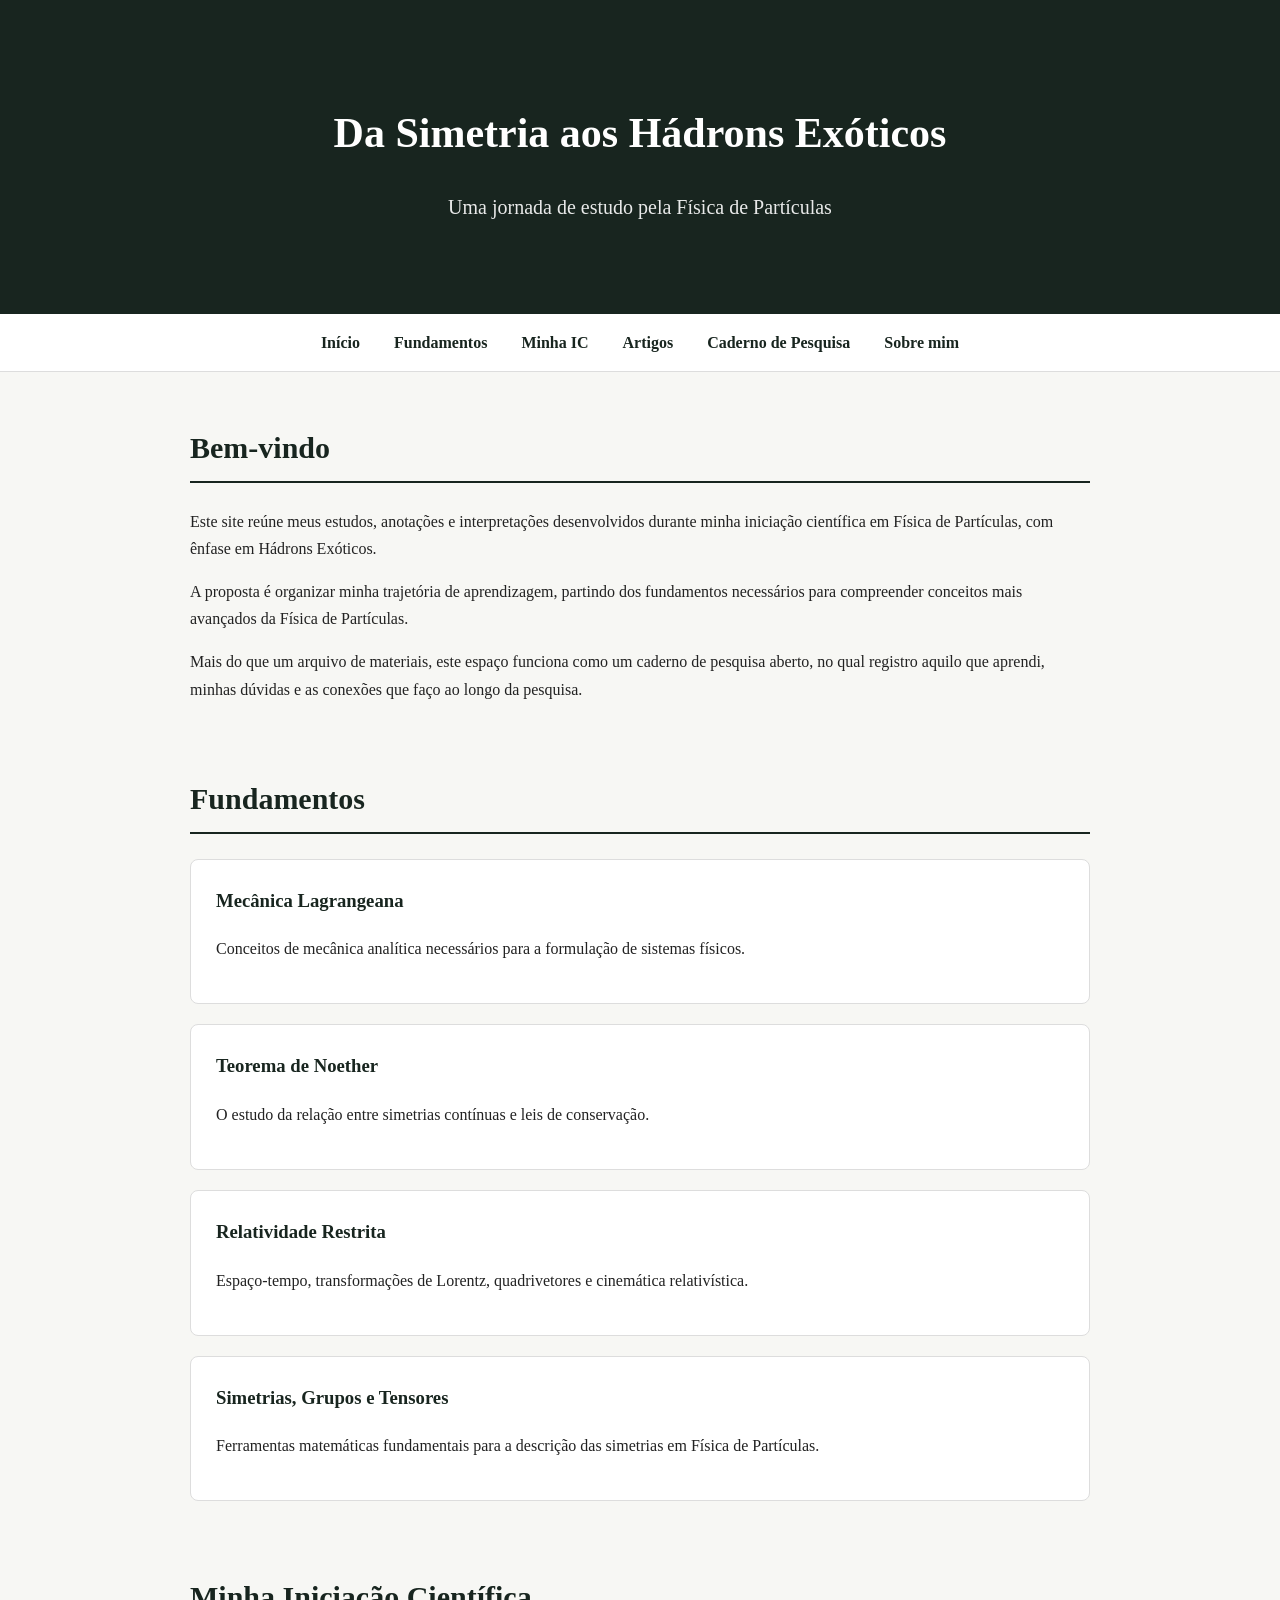
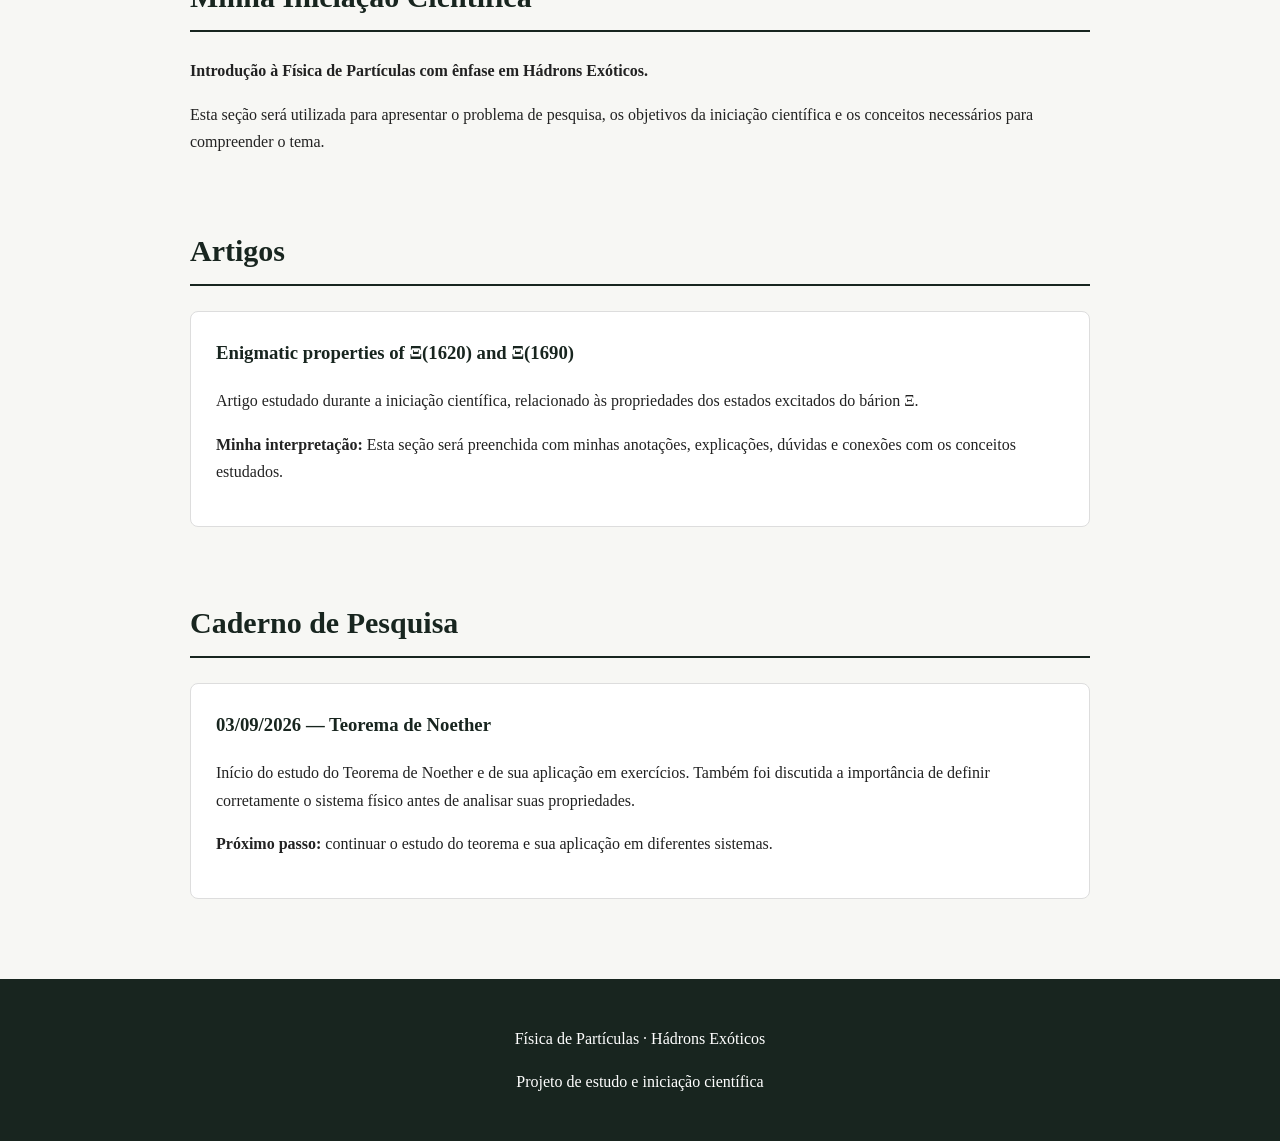
==== index.html @ ca562050 "sobre mim adicionado" ====
<!DOCTYPE html>
<html lang="pt-BR">

<head>
    <meta charset="UTF-8">
    <meta name="viewport" content="width=device-width, initial-scale=1.0">

    <title>Da Simetria aos Hádrons Exóticos</title>

    <style>
        body {
            margin: 0;
            font-family: Georgia, "Times New Roman", serif;
            background: #f7f7f4;
            color: #222;
            line-height: 1.7;
        }

        header {
            background: #18251f;
            color: white;
            padding: 70px 20px;
            text-align: center;
        }

        header h1 {
            font-size: 42px;
            margin-bottom: 10px;
        }

        header p {
            font-size: 20px;
            opacity: 0.9;
        }

        nav {
            background: white;
            padding: 15px;
            text-align: center;
            border-bottom: 1px solid #ddd;
            position: sticky;
            top: 0;
        }

        nav a {
            color: #18251f;
            text-decoration: none;
            margin: 0 15px;
            font-weight: bold;
        }

        nav a:hover {
            text-decoration: underline;
        }

        main {
            max-width: 900px;
            margin: 50px auto;
            padding: 0 25px;
        }

        section {
            margin-bottom: 70px;
        }

        h2 {
            color: #18251f;
            font-size: 30px;
            border-bottom: 2px solid #18251f;
            padding-bottom: 8px;
        }

        .card {
            background: white;
            padding: 25px;
            margin: 20px 0;
            border-radius: 8px;
            border: 1px solid #ddd;
        }

        .card h3 {
            margin-top: 0;
            color: #18251f;
        }

        footer {
            background: #18251f;
            color: white;
            text-align: center;
            padding: 30px;
            margin-top: 80px;
        }

        @media (max-width: 600px) {
            header h1 {
                font-size: 30px;
            }

            nav a {
                display: block;
                margin: 8px;
            }
        }
    </style>
</head>

<body>

    <header>
        <h1>Da Simetria aos Hádrons Exóticos</h1>
        <p>Uma jornada de estudo pela Física de Partículas</p>
    </header>
    
    <nav>
    <a href="#inicio">Início</a>
    <a href="#fundamentos">Fundamentos</a>
    <a href="#pesquisa">Minha IC</a>
    <a href="#artigos">Artigos</a>
    <a href="#caderno">Caderno de Pesquisa</a>
    <a href="#sobre">Sobre mim</a>
    
    </nav>

    <main>

        <section id="inicio">
            <h2>Bem-vindo</h2>

            <p>
                Este site reúne meus estudos, anotações e interpretações
                desenvolvidos durante minha iniciação científica em Física
                de Partículas, com ênfase em Hádrons Exóticos.
            </p>

            <p>
                A proposta é organizar minha trajetória de aprendizagem,
                partindo dos fundamentos necessários para compreender
                conceitos mais avançados da Física de Partículas.
            </p>

            <p>
                Mais do que um arquivo de materiais, este espaço funciona
                como um caderno de pesquisa aberto, no qual registro aquilo
                que aprendi, minhas dúvidas e as conexões que faço ao longo
                da pesquisa.
            </p>
        </section>


        <section id="fundamentos">
            <h2>Fundamentos</h2>

            <div class="card">
                <h3>Mecânica Lagrangeana</h3>
                <p>
                    Conceitos de mecânica analítica necessários para a
                    formulação de sistemas físicos.
                </p>
            </div>

            <div class="card">
                <h3>Teorema de Noether</h3>
                <p>
                    O estudo da relação entre simetrias contínuas e
                    leis de conservação.
                </p>
            </div>

            <div class="card">
                <h3>Relatividade Restrita</h3>
                <p>
                    Espaço-tempo, transformações de Lorentz, quadrivetores
                    e cinemática relativística.
                </p>
            </div>

            <div class="card">
                <h3>Simetrias, Grupos e Tensores</h3>
                <p>
                    Ferramentas matemáticas fundamentais para a descrição
                    das simetrias em Física de Partículas.
                </p>
            </div>
        </section>


        <section id="pesquisa">
            <h2>Minha Iniciação Científica</h2>

            <p>
                <strong>Introdução à Física de Partículas com ênfase em
                Hádrons Exóticos.</strong>
            </p>

            <p>
                Esta seção será utilizada para apresentar o problema de
                pesquisa, os objetivos da iniciação científica e os
                conceitos necessários para compreender o tema.
            </p>
        </section>


        <section id="artigos">
            <h2>Artigos</h2>

            <div class="card">
                <h3>Enigmatic properties of Ξ(1620) and Ξ(1690)</h3>

                <p>
                    Artigo estudado durante a iniciação científica,
                    relacionado às propriedades dos estados excitados
                    do bárion Ξ.
                </p>

                <p>
                    <strong>Minha interpretação:</strong>
                    Esta seção será preenchida com minhas anotações,
                    explicações, dúvidas e conexões com os conceitos
                    estudados.
                </p>
            </div>
        </section>


        <section id="caderno">
            <h2>Caderno de Pesquisa</h2>

            <div class="card">
                <h3>03/09/2026 — Teorema de Noether</h3>

                <p>
                    Início do estudo do Teorema de Noether e de sua
                    aplicação em exercícios. Também foi discutida a
                    importância de definir corretamente o sistema físico
                    antes de analisar suas propriedades.
                </p>

                <p>
                    <strong>Próximo passo:</strong>
                    continuar o estudo do teorema e sua aplicação
                    em diferentes sistemas.
                </p>
            </div>
        </section>

    </main>


    <footer>
        <p>Física de Partículas · Hádrons Exóticos</p>
        <p>Projeto de estudo e iniciação científica</p>
    </footer>

</body>

</html>
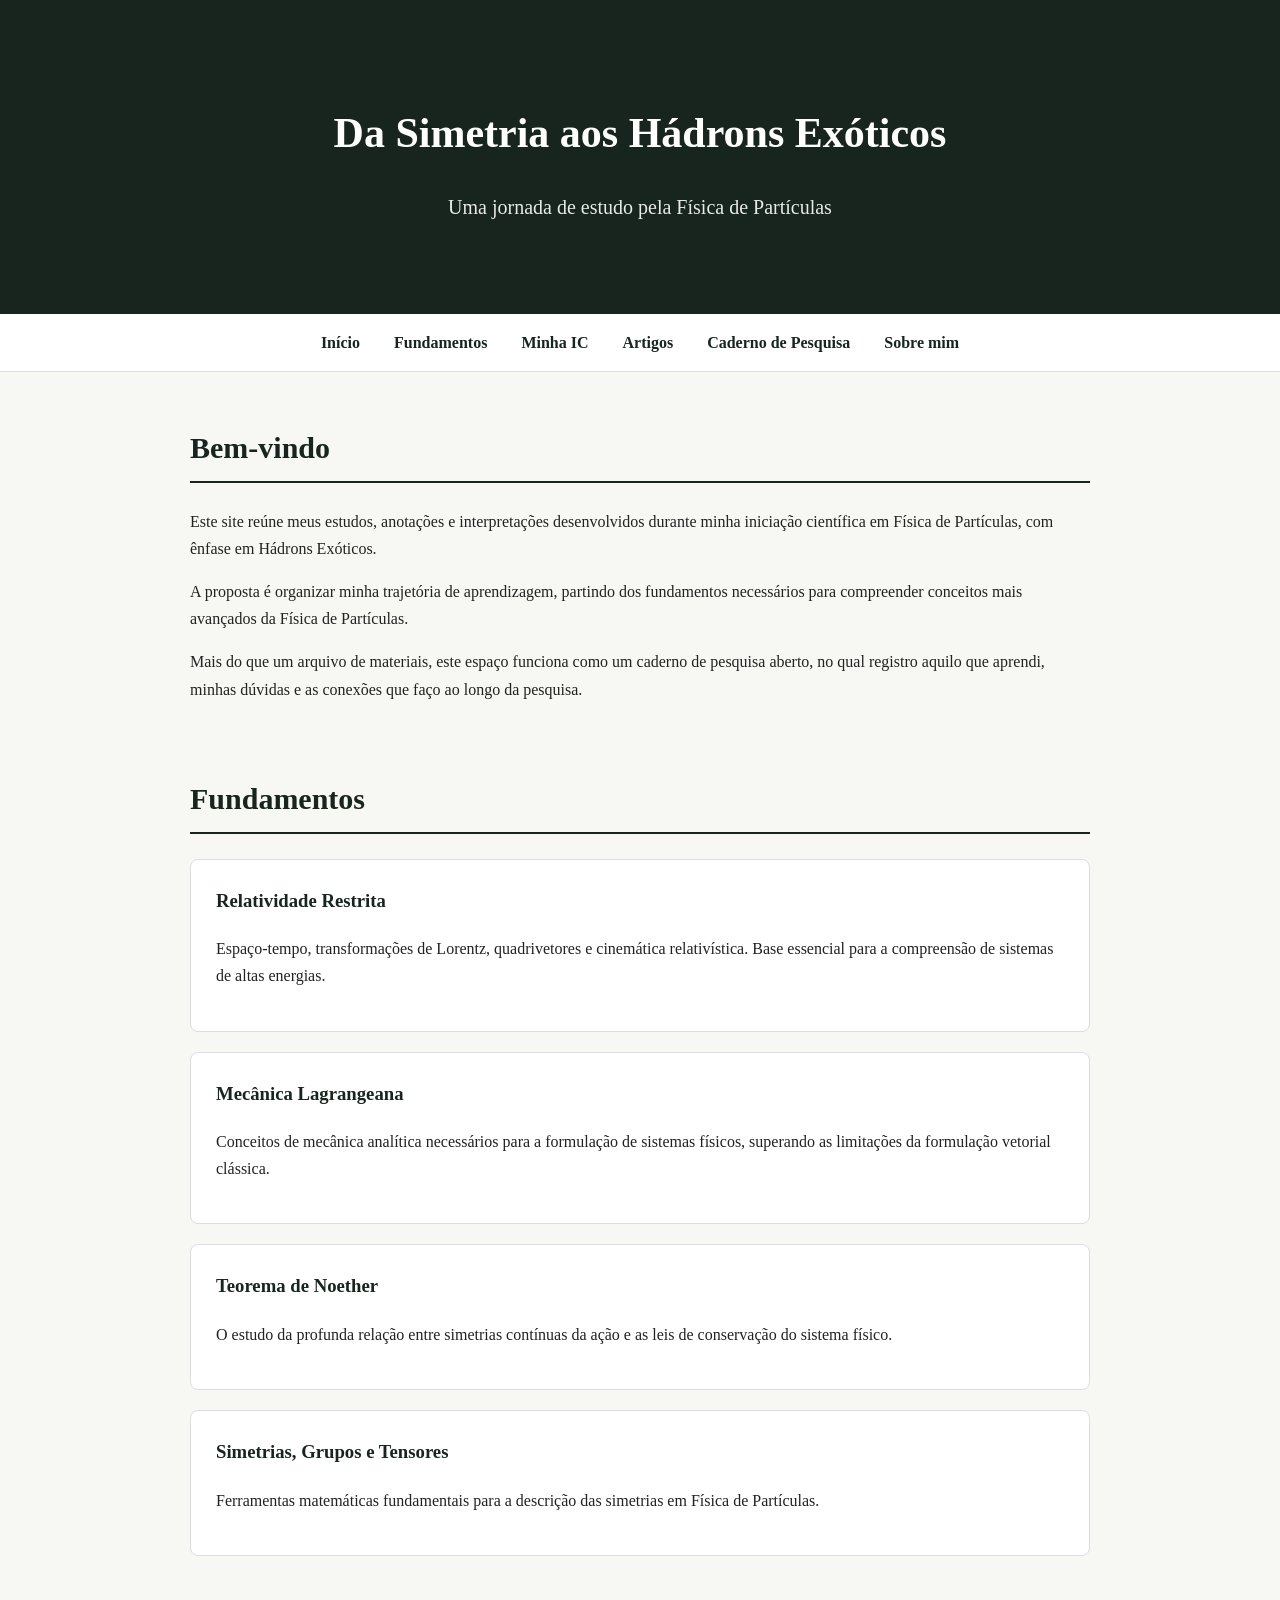
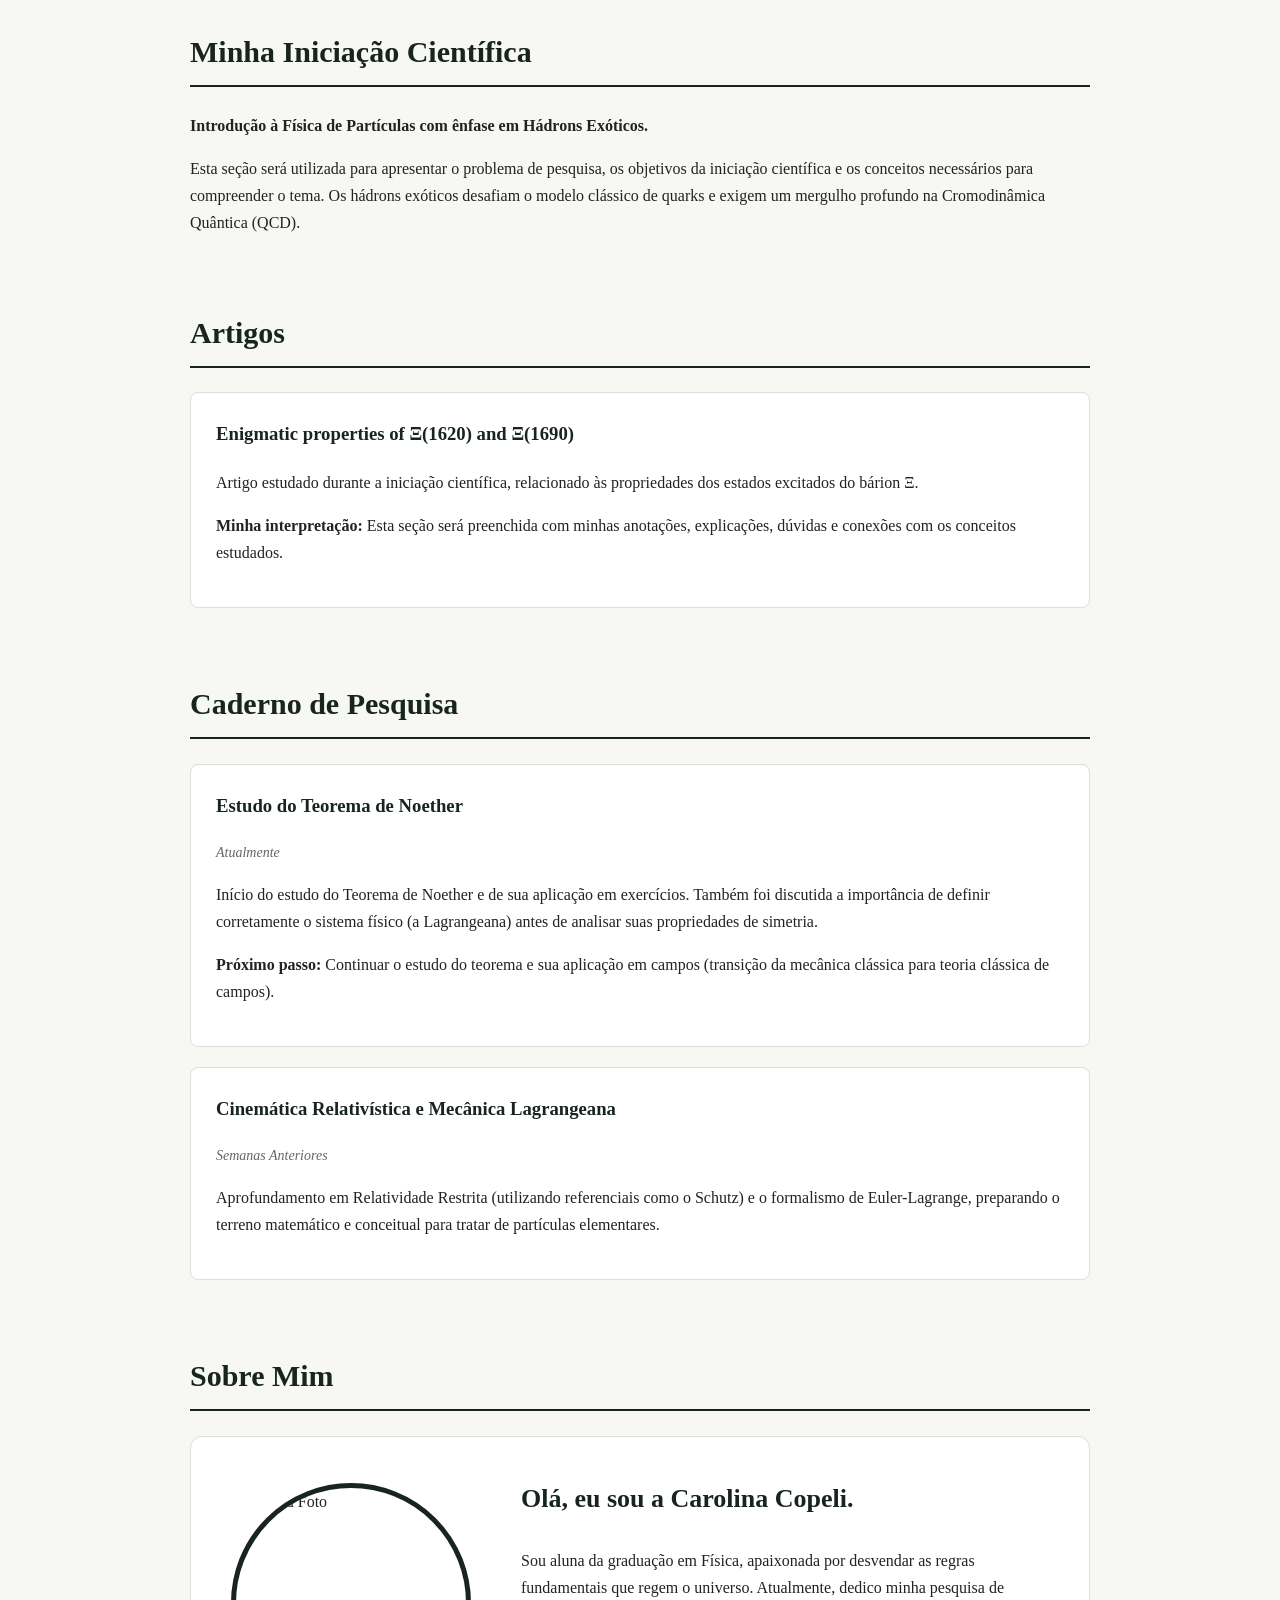
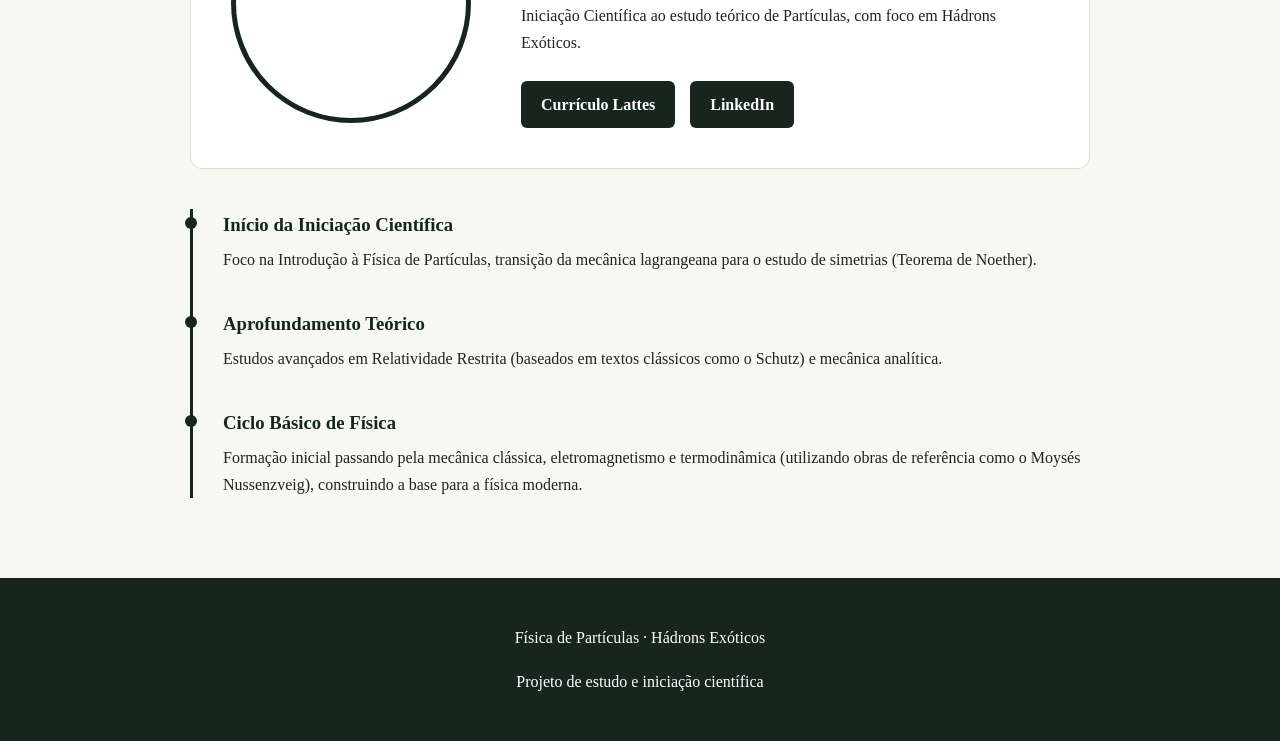
==== commit b9375b3f: "atualização" ====
--- a/index.html
+++ b/index.html
@@ -5,9 +5,14 @@
     <meta charset="UTF-8">
     <meta name="viewport" content="width=device-width, initial-scale=1.0">
 
-    <title>Da Simetria aos Hádrons Exóticos</title>
+    <title>Física de Hádrons: Os Hádrons Exóticos</title>
 
     <style>
+        /* Rolagem suave para os links do menu */
+        html {
+            scroll-behavior: smooth;
+        }
+
         body {
             margin: 0;
             font-family: Georgia, "Times New Roman", serif;
@@ -40,6 +45,7 @@
             border-bottom: 1px solid #ddd;
             position: sticky;
             top: 0;
+            z-index: 100; /* Garante que o menu fique sobre os outros elementos */
         }
 
         nav a {
@@ -47,9 +53,11 @@
             text-decoration: none;
             margin: 0 15px;
             font-weight: bold;
+            transition: color 0.3s;
         }
 
         nav a:hover {
+            color: #4a705e;
             text-decoration: underline;
         }
 
@@ -61,6 +69,8 @@
 
         section {
             margin-bottom: 70px;
+            /* Dá um pequeno respiro para o menu fixo não cobrir o título ao rolar */
+            scroll-margin-top: 70px; 
         }
 
         h2 {
@@ -76,11 +86,26 @@
             margin: 20px 0;
             border-radius: 8px;
             border: 1px solid #ddd;
+            transition: transform 0.3s, box-shadow 0.3s;
+        }
+
+        /* Efeito ao passar o mouse sobre os cards */
+        .card:hover {
+            transform: translateY(-5px);
+            box-shadow: 0 8px 15px rgba(0,0,0,0.05);
         }
 
         .card h3 {
             margin-top: 0;
             color: #18251f;
+        }
+
+        .date-badge {
+            font-size: 14px;
+            color: #666;
+            font-style: italic;
+            display: block;
+            margin-bottom: 10px;
         }
 
         footer {
@@ -91,6 +116,111 @@
             margin-top: 80px;
         }
 
+        /* SOBRE MIM */
+        .sobre-container {
+            display: flex;
+            align-items: center;
+            gap: 50px;
+            background: white;
+            padding: 40px;
+            border-radius: 12px;
+            border: 1px solid #ddd;
+        }
+
+        .sobre-foto {
+            width: 230px;
+            height: 230px;
+            object-fit: cover;
+            border-radius: 50%;
+            border: 5px solid #18251f;
+            flex-shrink: 0;
+        }
+
+        .sobre-texto {
+            flex: 1;
+        }
+
+        .sobre-texto h3 {
+            color: #18251f;
+            font-size: 26px;
+            margin-top: 0;
+        }
+
+        .links-academicos {
+            margin-top: 25px;
+            display: flex;
+            gap: 15px;
+            flex-wrap: wrap;
+        }
+
+        .link-academico {
+            display: inline-block;
+            padding: 10px 20px;
+            background: #18251f;
+            color: white;
+            text-decoration: none;
+            border-radius: 6px;
+            font-weight: bold;
+            transition: opacity 0.3s;
+        }
+
+        .link-academico:hover {
+            opacity: 0.8;
+        }
+
+        /* LINHA DO TEMPO */
+        .timeline {
+            margin-top: 40px;
+            border-left: 3px solid #18251f;
+            padding-left: 30px;
+        }
+
+        .timeline-item {
+            margin-bottom: 35px;
+            position: relative;
+        }
+
+        .timeline-item::before {
+            content: "";
+            width: 12px;
+            height: 12px;
+            background: #18251f;
+            border-radius: 50%;
+            position: absolute;
+            left: -38px;
+            top: 8px;
+        }
+
+        .timeline-item h3 {
+            margin-bottom: 5px;
+            color: #18251f;
+        }
+
+        .timeline-item p {
+            margin-top: 0;
+        }
+
+        /* CELULAR */
+        @media (max-width: 700px) {
+            .sobre-container {
+                flex-direction: column;
+                text-align: center;
+            }
+
+            .sobre-foto {
+                width: 180px;
+                height: 180px;
+            }
+
+            .links-academicos {
+                justify-content: center;
+            }
+
+            .timeline {
+                text-align: left;
+            }
+        }
+        
         @media (max-width: 600px) {
             header h1 {
                 font-size: 30px;
@@ -112,32 +242,28 @@
     </header>
     
     <nav>
-    <a href="#inicio">Início</a>
-    <a href="#fundamentos">Fundamentos</a>
-    <a href="#pesquisa">Minha IC</a>
-    <a href="#artigos">Artigos</a>
-    <a href="#caderno">Caderno de Pesquisa</a>
-    <a href="#sobre">Sobre mim</a>
-    
+        <a href="#inicio">Início</a>
+        <a href="#fundamentos">Fundamentos</a>
+        <a href="#pesquisa">Minha IC</a>
+        <a href="#artigos">Artigos</a>
+        <a href="#caderno">Caderno de Pesquisa</a>
+        <a href="#sobre">Sobre mim</a>
     </nav>
 
     <main>
 
         <section id="inicio">
             <h2>Bem-vindo</h2>
-
             <p>
                 Este site reúne meus estudos, anotações e interpretações
                 desenvolvidos durante minha iniciação científica em Física
                 de Partículas, com ênfase em Hádrons Exóticos.
             </p>
-
             <p>
                 A proposta é organizar minha trajetória de aprendizagem,
                 partindo dos fundamentos necessários para compreender
                 conceitos mais avançados da Física de Partículas.
             </p>
-
             <p>
                 Mais do que um arquivo de materiais, este espaço funciona
                 como um caderno de pesquisa aberto, no qual registro aquilo
@@ -146,31 +272,30 @@
             </p>
         </section>
 
-
         <section id="fundamentos">
             <h2>Fundamentos</h2>
 
             <div class="card">
+                <h3>Relatividade Restrita</h3>
+                <p>
+                    Espaço-tempo, transformações de Lorentz, quadrivetores
+                    e cinemática relativística. Base essencial para a compreensão de sistemas de altas energias.
+                </p>
+            </div>
+
+            <div class="card">
                 <h3>Mecânica Lagrangeana</h3>
                 <p>
                     Conceitos de mecânica analítica necessários para a
-                    formulação de sistemas físicos.
+                    formulação de sistemas físicos, superando as limitações da formulação vetorial clássica.
                 </p>
             </div>
 
             <div class="card">
                 <h3>Teorema de Noether</h3>
                 <p>
-                    O estudo da relação entre simetrias contínuas e
-                    leis de conservação.
-                </p>
-            </div>
-
-            <div class="card">
-                <h3>Relatividade Restrita</h3>
-                <p>
-                    Espaço-tempo, transformações de Lorentz, quadrivetores
-                    e cinemática relativística.
+                    O estudo da profunda relação entre simetrias contínuas da ação e as
+                    leis de conservação do sistema físico.
                 </p>
             </div>
 
@@ -183,35 +308,28 @@
             </div>
         </section>
 
-
         <section id="pesquisa">
             <h2>Minha Iniciação Científica</h2>
-
             <p>
                 <strong>Introdução à Física de Partículas com ênfase em
                 Hádrons Exóticos.</strong>
             </p>
-
             <p>
                 Esta seção será utilizada para apresentar o problema de
                 pesquisa, os objetivos da iniciação científica e os
-                conceitos necessários para compreender o tema.
+                conceitos necessários para compreender o tema. Os hádrons exóticos desafiam o modelo clássico de quarks e exigem um mergulho profundo na Cromodinâmica Quântica (QCD).
             </p>
         </section>
-
 
         <section id="artigos">
             <h2>Artigos</h2>
-
             <div class="card">
                 <h3>Enigmatic properties of Ξ(1620) and Ξ(1690)</h3>
-
                 <p>
                     Artigo estudado durante a iniciação científica,
                     relacionado às propriedades dos estados excitados
                     do bárion Ξ.
                 </p>
-
                 <p>
                     <strong>Minha interpretação:</strong>
                     Esta seção será preenchida com minhas anotações,
@@ -221,30 +339,68 @@
             </div>
         </section>
 
-
         <section id="caderno">
             <h2>Caderno de Pesquisa</h2>
 
             <div class="card">
-                <h3>03/09/2026 — Teorema de Noether</h3>
-
+                <h3>Estudo do Teorema de Noether</h3>
+                <span class="date-badge">Atualmente</span>
                 <p>
                     Início do estudo do Teorema de Noether e de sua
                     aplicação em exercícios. Também foi discutida a
                     importância de definir corretamente o sistema físico
-                    antes de analisar suas propriedades.
-                </p>
-
-                <p>
-                    <strong>Próximo passo:</strong>
-                    continuar o estudo do teorema e sua aplicação
-                    em diferentes sistemas.
-                </p>
+                    (a Lagrangeana) antes de analisar suas propriedades de simetria.
+                </p>
+                <p>
+                    <strong>Próximo passo:</strong> Continuar o estudo do teorema e sua aplicação
+                    em campos (transição da mecânica clássica para teoria clássica de campos).
+                </p>
+            </div>
+
+            <div class="card">
+                <h3>Cinemática Relativística e Mecânica Lagrangeana</h3>
+                <span class="date-badge">Semanas Anteriores</span>
+                <p>
+                    Aprofundamento em Relatividade Restrita (utilizando referenciais como o Schutz) e o formalismo de Euler-Lagrange, preparando o terreno matemático e conceitual para tratar de partículas elementares.
+                </p>
+            </div>
+        </section>
+
+        <section id="sobre">
+            <h2>Sobre Mim</h2>
+            
+            <div class="sobre-container">
+                <img src="https://via.placeholder.com/230x230.png?text=Sua+Foto" alt="Minha Foto" class="sobre-foto">
+                
+                <div class="sobre-texto">
+                    <h3>Olá, eu sou a Carolina Copeli.</h3>
+                    <p>
+                        Sou aluna da graduação em Física, apaixonada por desvendar as regras fundamentais que regem o universo. Atualmente, dedico minha pesquisa de Iniciação Científica ao estudo teórico de Partículas, com foco em Hádrons Exóticos.
+                    </p>
+                    <div class="links-academicos">
+                        <a href="https://lattes.cnpq.br/1986064110068969" class="link-academico">Currículo Lattes</a>
+                        <a href="www.linkedin.com/in/carolina-copeli" class="link-academico">LinkedIn</a>
+                    </div>
+                </div>
+            </div>
+
+            <div class="timeline">
+                <div class="timeline-item">
+                    <h3>Início da Iniciação Científica</h3>
+                    <p>Foco na Introdução à Física de Partículas, transição da mecânica lagrangeana para o estudo de simetrias (Teorema de Noether).</p>
+                </div>
+                <div class="timeline-item">
+                    <h3>Aprofundamento Teórico</h3>
+                    <p>Estudos avançados em Relatividade Restrita (baseados em textos clássicos como o Schutz) e mecânica analítica.</p>
+                </div>
+                <div class="timeline-item">
+                    <h3>Ciclo Básico de Física</h3>
+                    <p>Formação inicial passando pela mecânica clássica, eletromagnetismo e termodinâmica (utilizando obras de referência como o Moysés Nussenzveig), construindo a base para a física moderna.</p>
+                </div>
             </div>
         </section>
 
     </main>
-
 
     <footer>
         <p>Física de Partículas · Hádrons Exóticos</p>
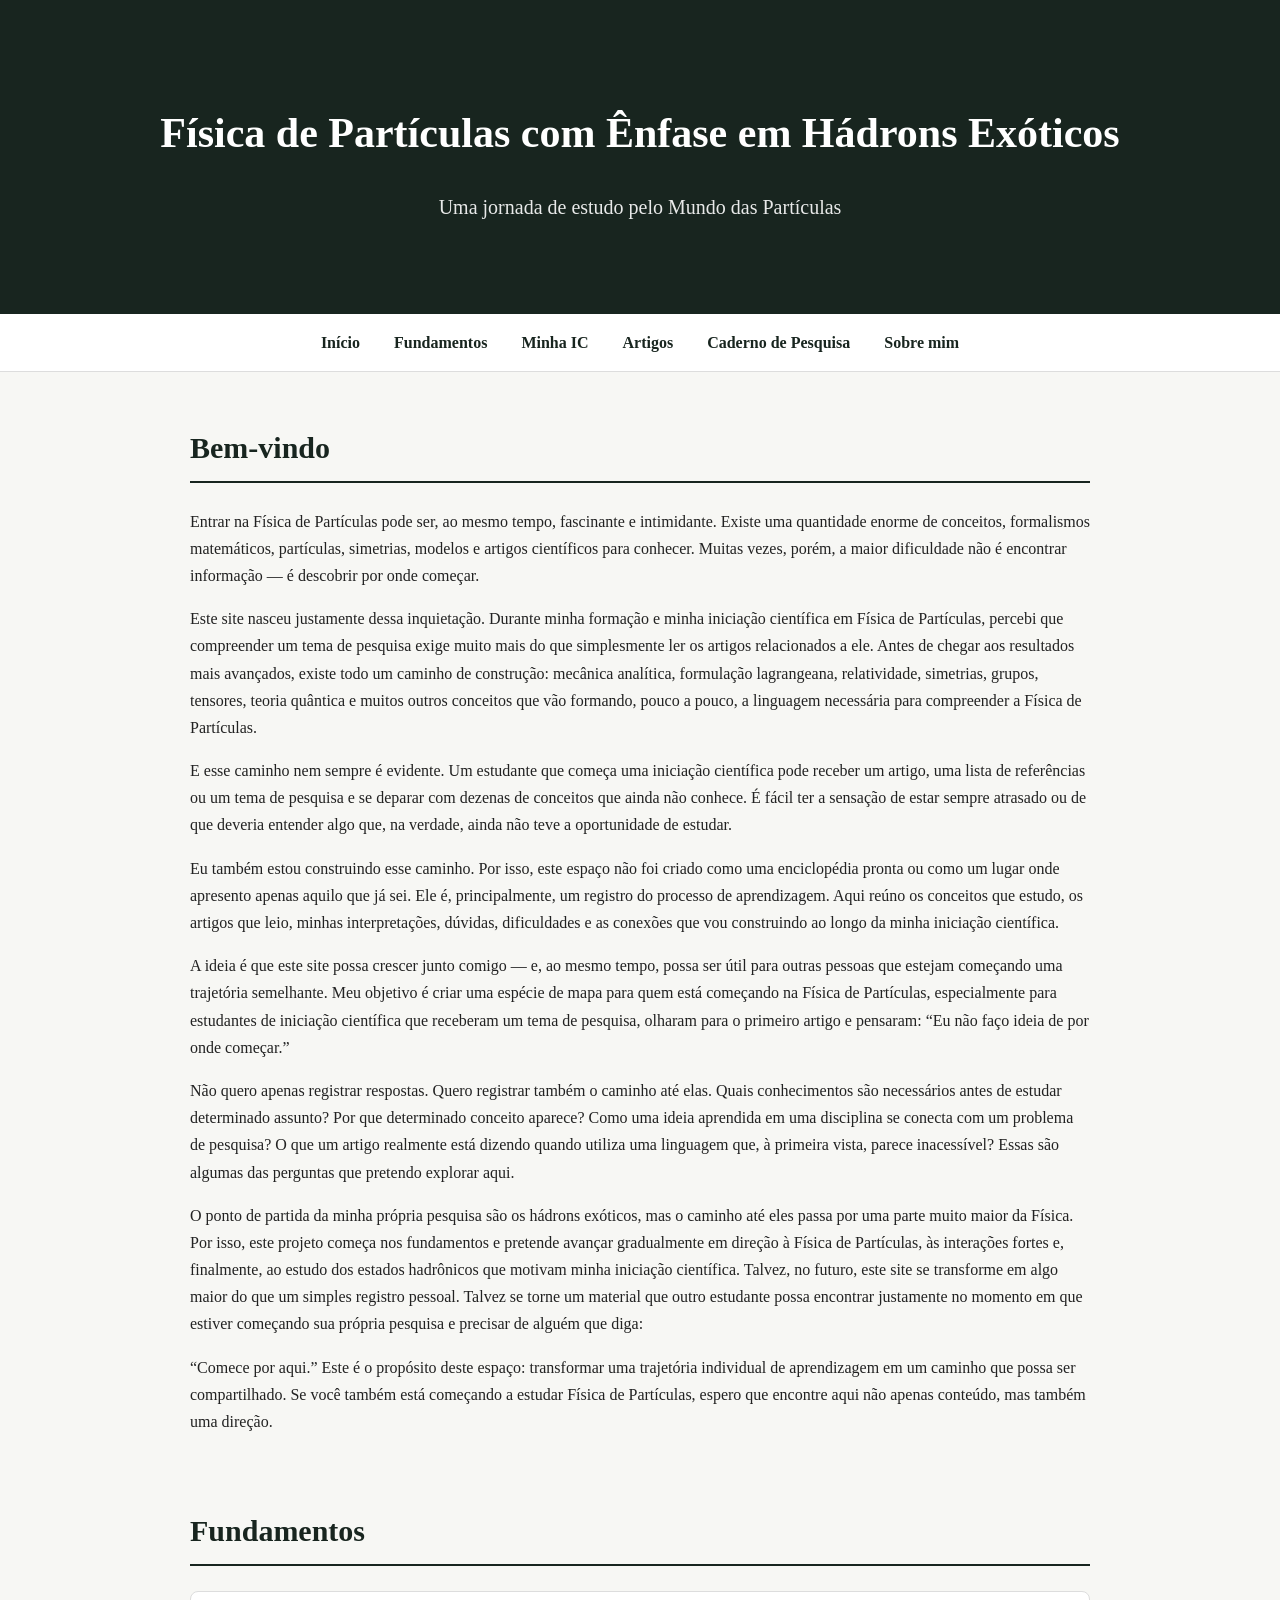
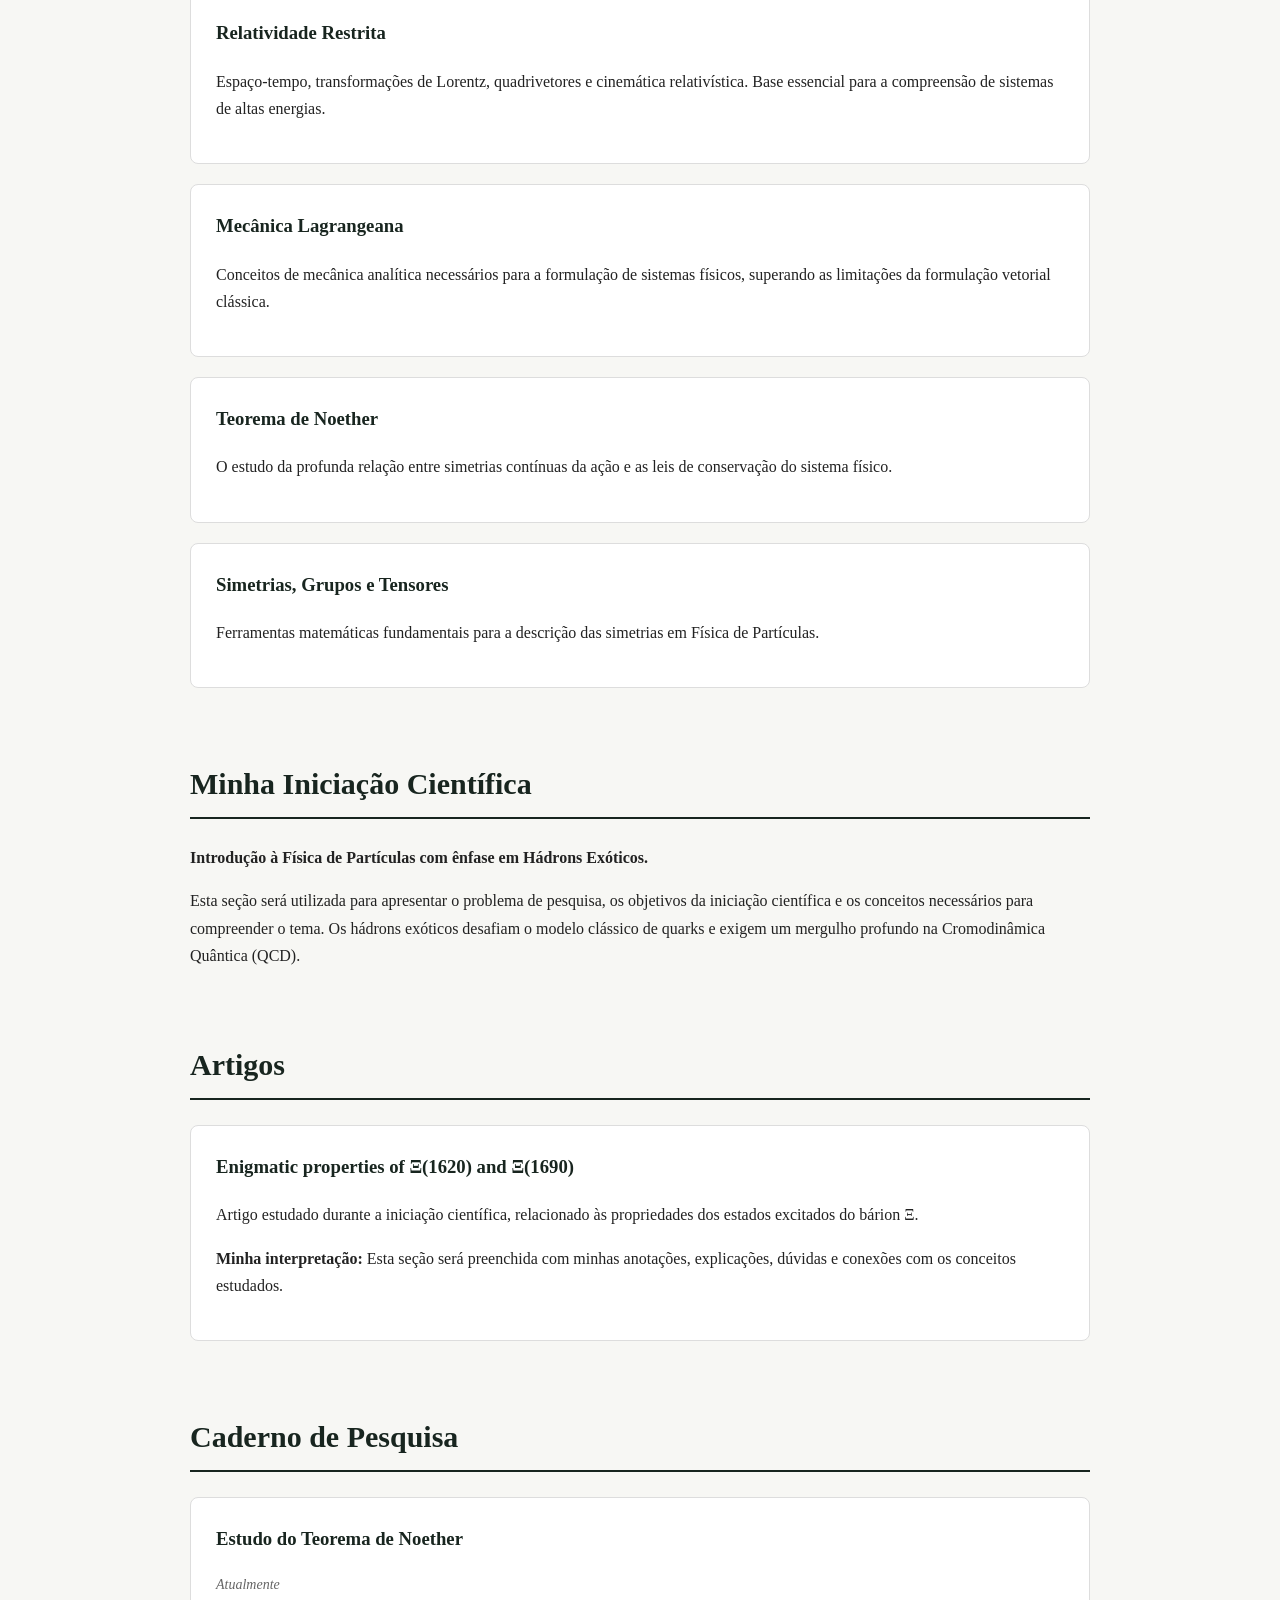
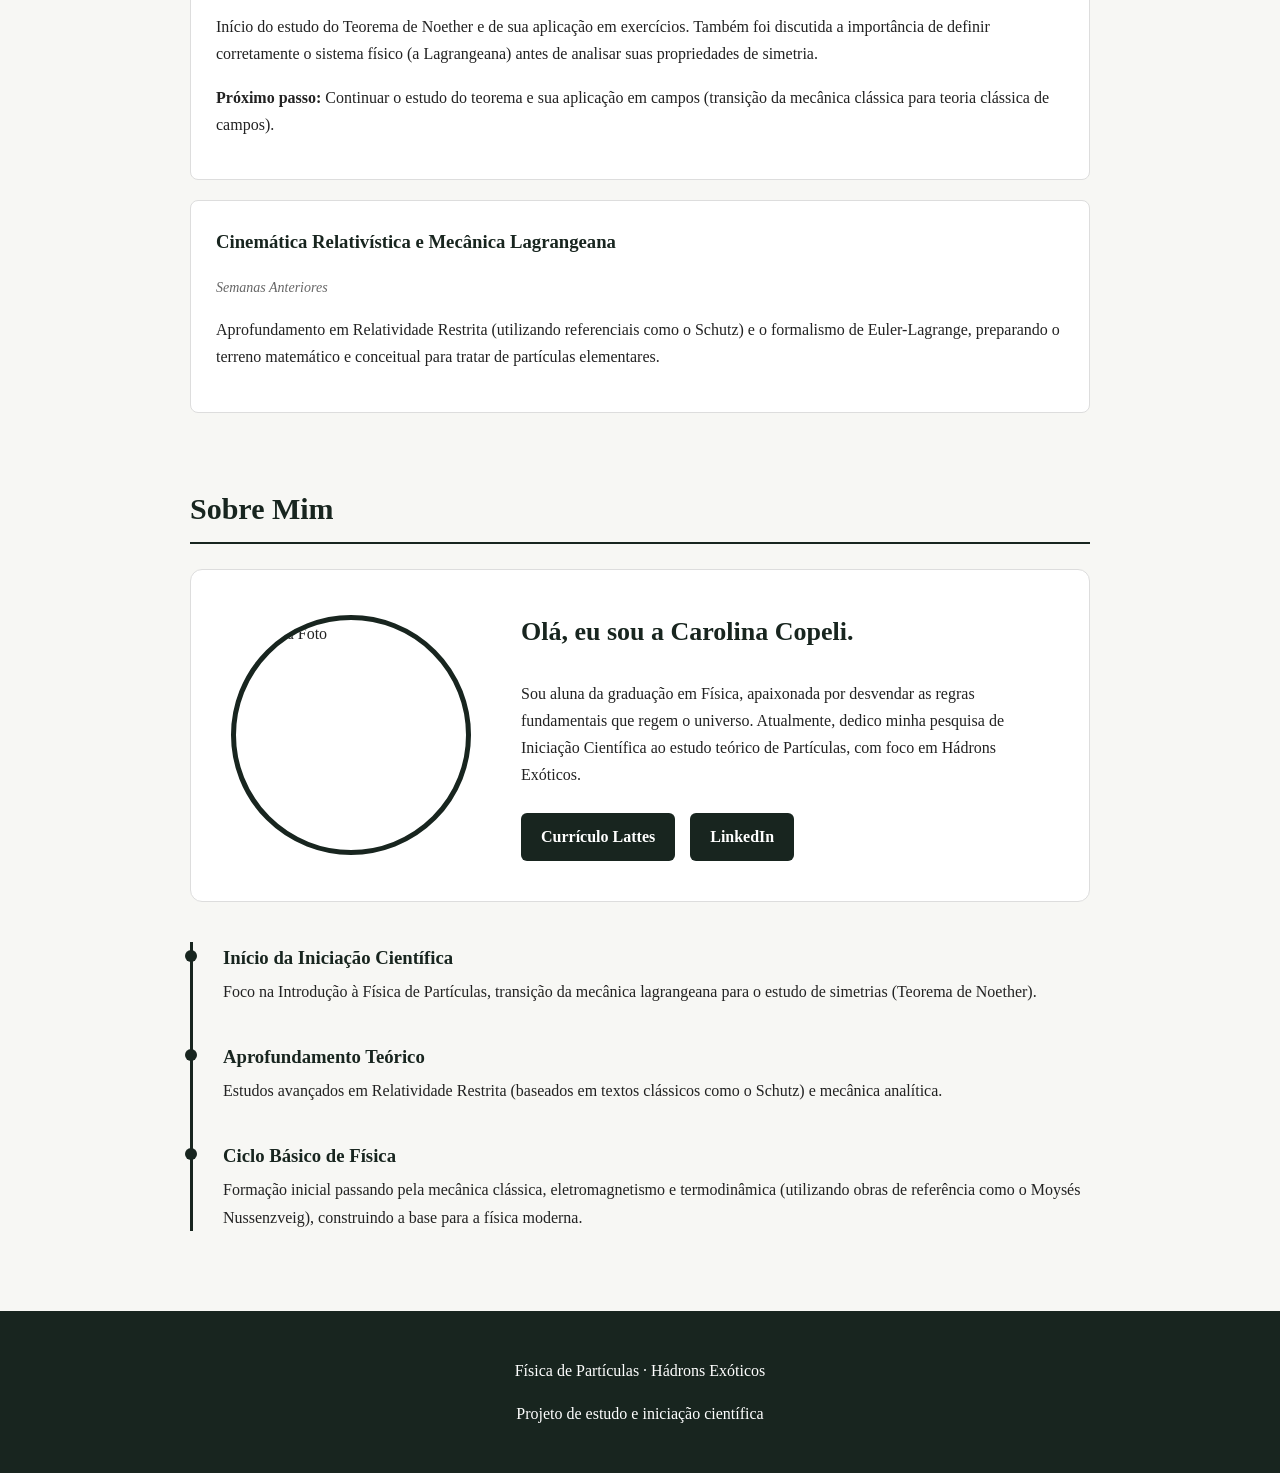
==== commit b39bbb52: "objetivos" ====
--- a/index.html
+++ b/index.html
@@ -237,8 +237,8 @@
 <body>
 
     <header>
-        <h1>Da Simetria aos Hádrons Exóticos</h1>
-        <p>Uma jornada de estudo pela Física de Partículas</p>
+        <h1>Física de Partículas com Ênfase em Hádrons Exóticos</h1>
+        <p>Uma jornada de estudo pelo Mundo das Partículas</p>
     </header>
     
     <nav>
@@ -255,21 +255,73 @@
         <section id="inicio">
             <h2>Bem-vindo</h2>
             <p>
-                Este site reúne meus estudos, anotações e interpretações
-                desenvolvidos durante minha iniciação científica em Física
-                de Partículas, com ênfase em Hádrons Exóticos.
-            </p>
-            <p>
-                A proposta é organizar minha trajetória de aprendizagem,
-                partindo dos fundamentos necessários para compreender
-                conceitos mais avançados da Física de Partículas.
-            </p>
-            <p>
-                Mais do que um arquivo de materiais, este espaço funciona
-                como um caderno de pesquisa aberto, no qual registro aquilo
-                que aprendi, minhas dúvidas e as conexões que faço ao longo
-                da pesquisa.
-            </p>
+                Entrar na Física de Partículas pode ser, ao mesmo tempo, fascinante e intimidante.
+                Existe uma quantidade enorme de conceitos, formalismos matemáticos, partículas, simetrias,
+                modelos e artigos científicos para conhecer. Muitas vezes, porém, a maior dificuldade não
+                é encontrar informação — é descobrir por onde começar.
+            </p>
+            <p>
+                Este site nasceu justamente dessa inquietação.
+                Durante minha formação e minha iniciação científica em Física de Partículas,
+                percebi que compreender um tema de pesquisa exige muito mais do que simplesmente ler os artigos relacionados a ele.
+                Antes de chegar aos resultados mais avançados, existe todo um caminho de construção:
+                mecânica analítica, formulação lagrangeana, relatividade, simetrias, grupos, tensores,
+                teoria quântica e muitos outros conceitos que vão formando, pouco a pouco, a linguagem 
+                necessária para compreender a Física de Partículas.
+            </p>
+            <p>
+
+                E esse caminho nem sempre é evidente.
+
+                Um estudante que começa uma iniciação científica pode receber um artigo,
+                uma lista de referências ou um tema de pesquisa e se deparar com dezenas de conceitos que ainda não conhece.
+                É fácil ter a sensação de estar sempre atrasado ou de que deveria entender algo que, na verdade, ainda não teve a oportunidade de estudar.
+            </p>
+            <p>
+
+                Eu também estou construindo esse caminho.
+
+                Por isso, este espaço não foi criado como uma enciclopédia pronta ou como um lugar onde apresento apenas aquilo que já sei.
+                Ele é, principalmente, um registro do processo de aprendizagem. Aqui reúno os conceitos que estudo, os artigos que leio,
+                minhas interpretações, dúvidas, dificuldades e as conexões que vou construindo ao longo da minha iniciação científica.
+            </p>
+            <p>
+
+                A ideia é que este site possa crescer junto comigo — e, ao mesmo tempo, 
+                possa ser útil para outras pessoas que estejam começando uma trajetória semelhante.
+
+                Meu objetivo é criar uma espécie de mapa para quem está começando na Física de Partículas,
+                especialmente para estudantes de iniciação científica que receberam um tema de pesquisa,
+                olharam para o primeiro artigo e pensaram: “Eu não faço ideia de por onde começar.”
+            </p>
+            <p>
+                Não quero apenas registrar respostas. Quero registrar também o caminho até elas.
+            
+                Quais conhecimentos são necessários antes de estudar determinado assunto?
+                Por que determinado conceito aparece? Como uma ideia aprendida em uma disciplina
+                se conecta com um problema de pesquisa? O que um artigo realmente está dizendo quando 
+                utiliza uma linguagem que, à primeira vista, parece inacessível?
+
+                Essas são algumas das perguntas que pretendo explorar aqui.
+            </p>
+            <p>
+                O ponto de partida da minha própria pesquisa são os hádrons exóticos, mas o caminho até eles 
+                passa por uma parte muito maior da Física. Por isso, este projeto começa nos fundamentos e pretende 
+                avançar gradualmente em direção à Física de Partículas, às interações fortes e, finalmente, 
+                ao estudo dos estados hadrônicos que motivam minha iniciação científica.
+
+                Talvez, no futuro, este site se transforme em algo maior do que um simples registro pessoal. 
+                Talvez se torne um material que outro estudante possa encontrar justamente no momento em que estiver 
+                começando sua própria pesquisa e precisar de alguém que diga:
+            </p>
+            <p>
+                “Comece por aqui.”
+
+                Este é o propósito deste espaço: transformar uma trajetória individual de aprendizagem em um caminho que possa ser compartilhado.
+
+                Se você também está começando a estudar Física de Partículas, espero que encontre aqui não apenas conteúdo, mas também uma direção.
+            </p>
+
         </section>
 
         <section id="fundamentos">
@@ -370,7 +422,7 @@
             <h2>Sobre Mim</h2>
             
             <div class="sobre-container">
-                <img src="https://via.placeholder.com/230x230.png?text=Sua+Foto" alt="Minha Foto" class="sobre-foto">
+                <img src="perfil.jpeg" alt="Minha Foto" class="sobre-foto">
                 
                 <div class="sobre-texto">
                     <h3>Olá, eu sou a Carolina Copeli.</h3>
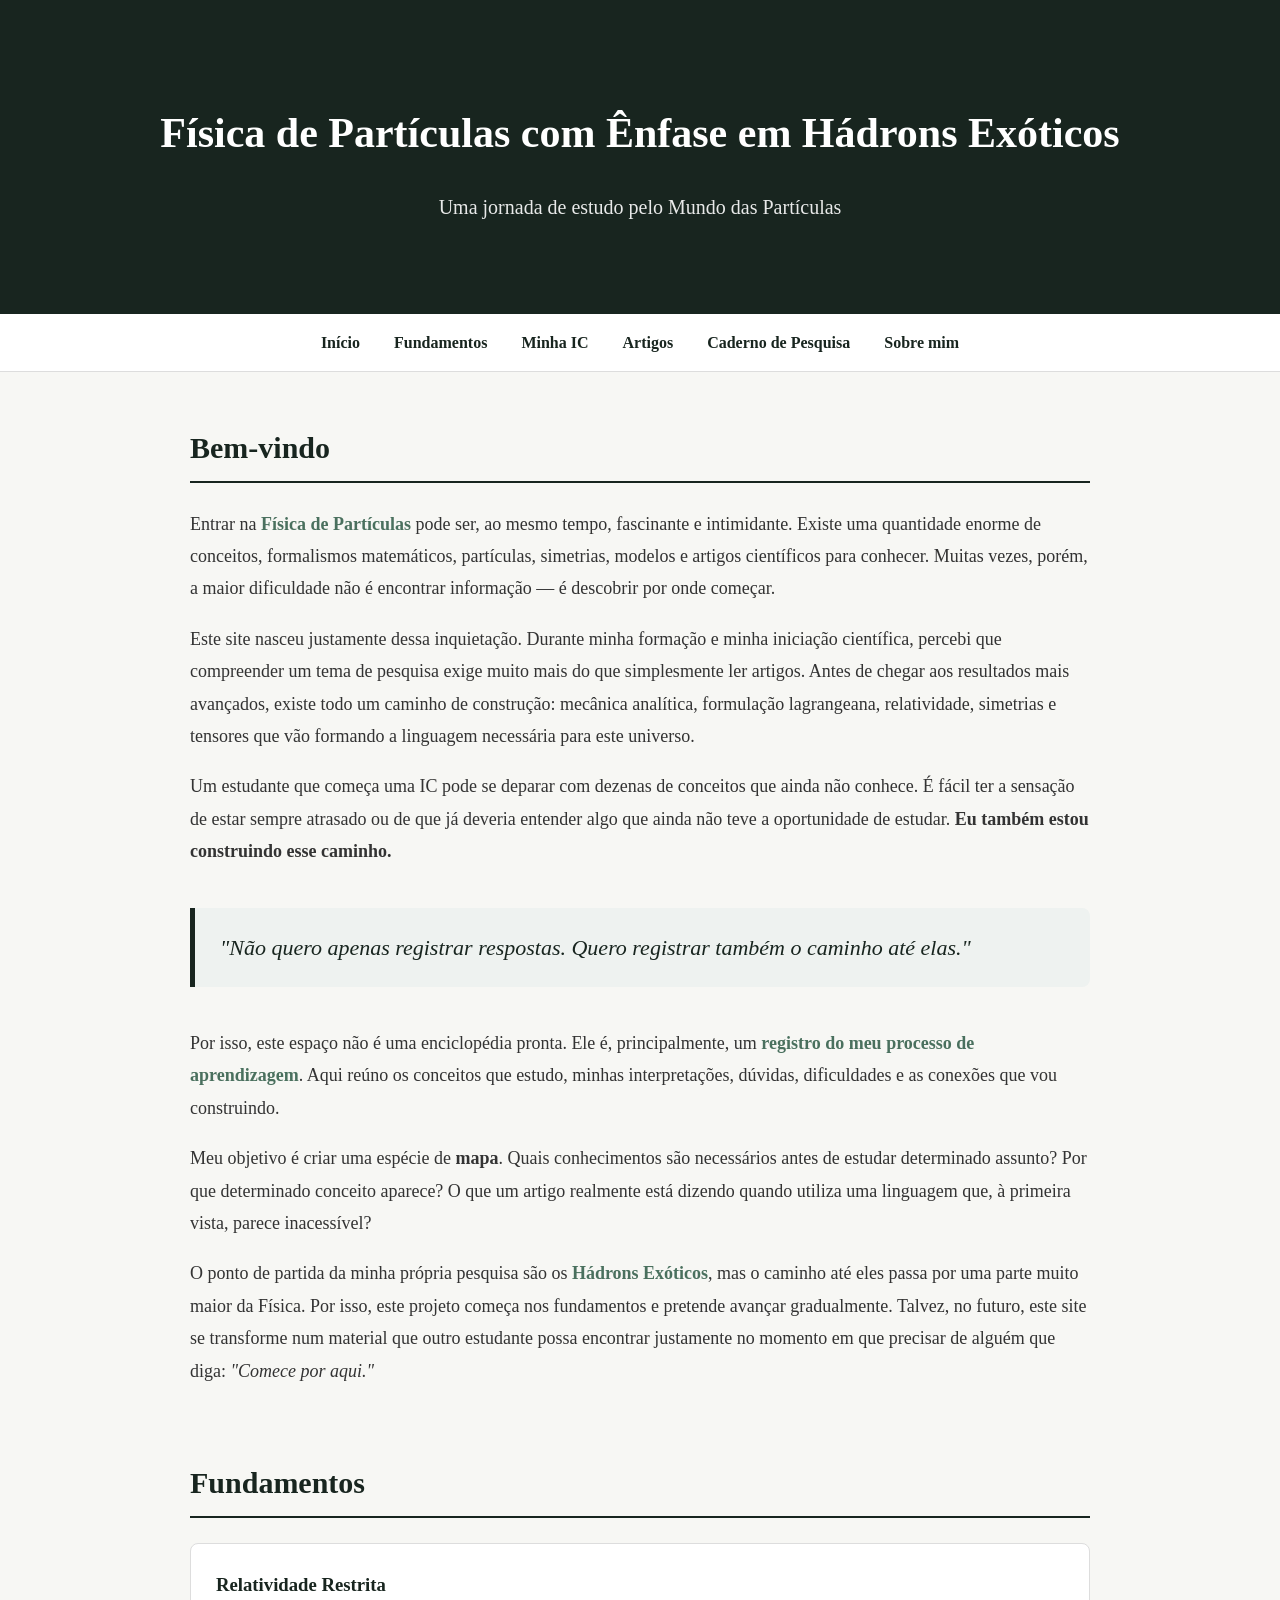
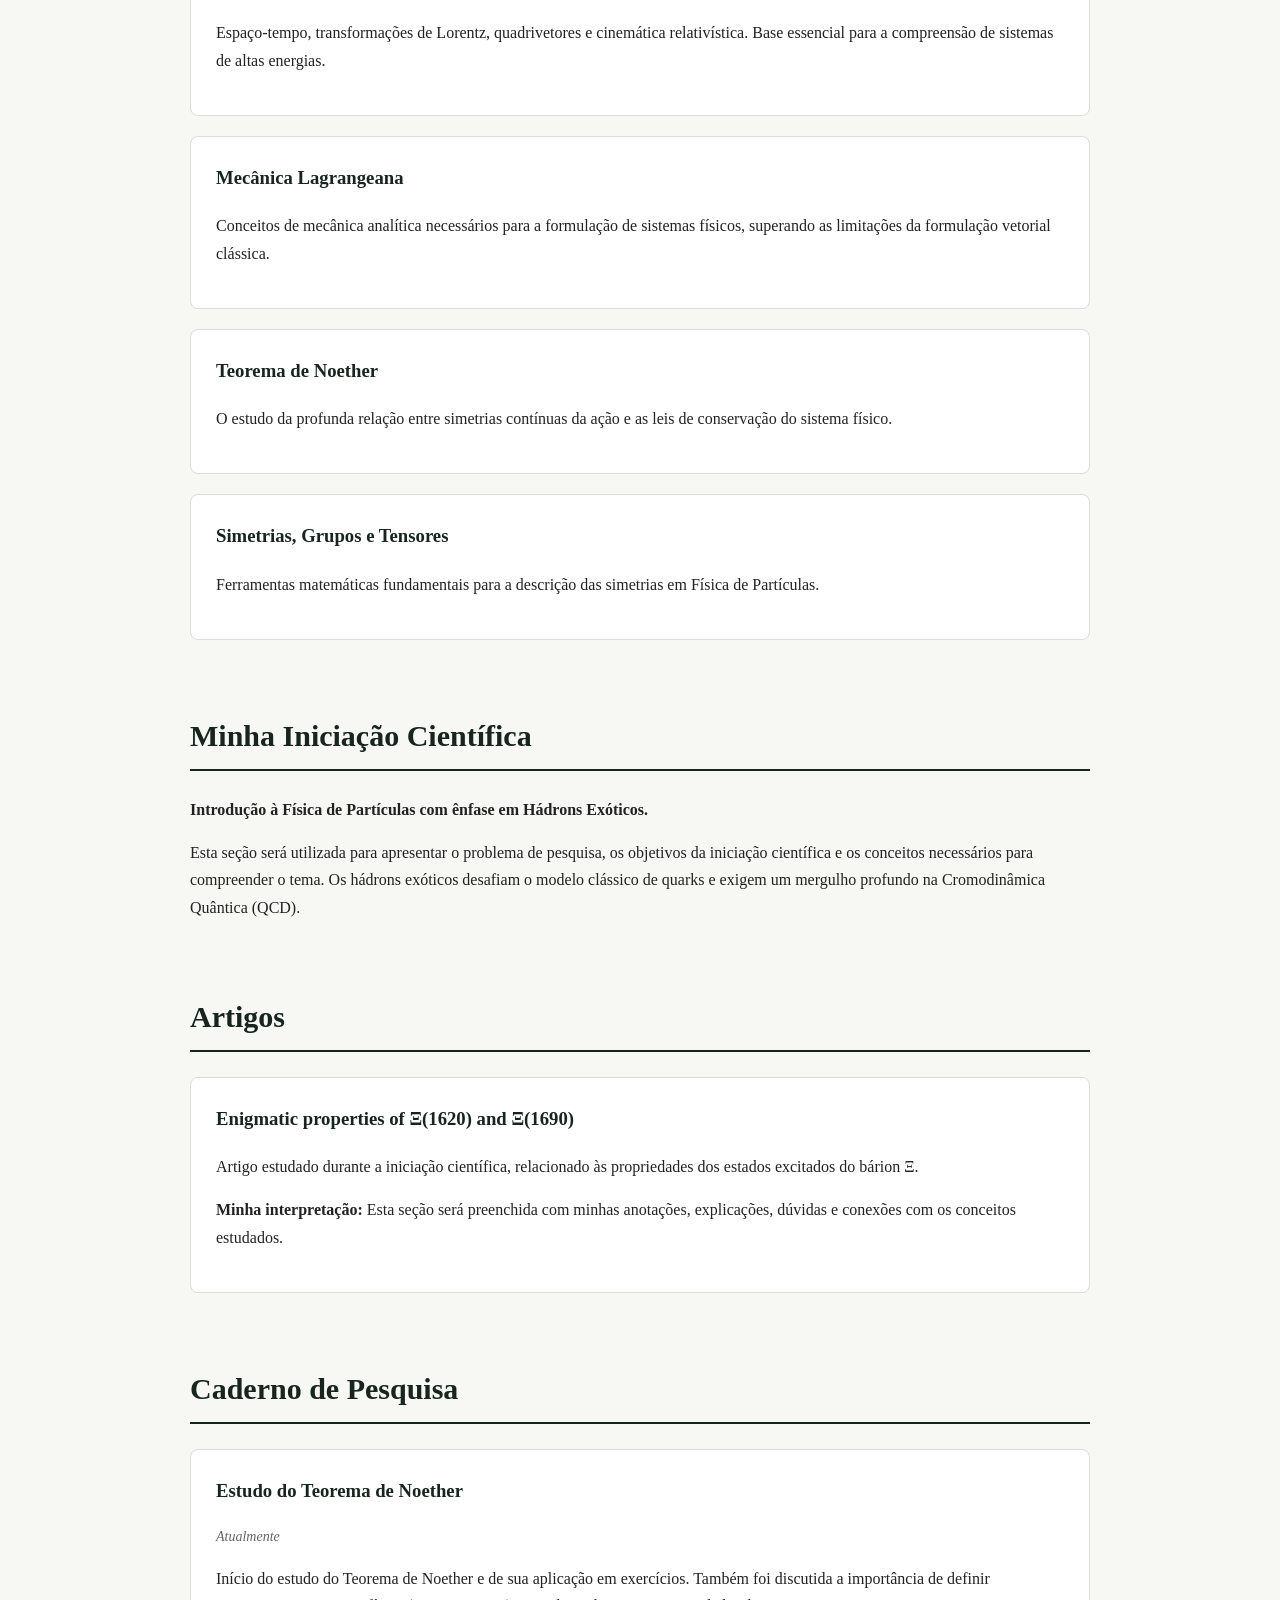
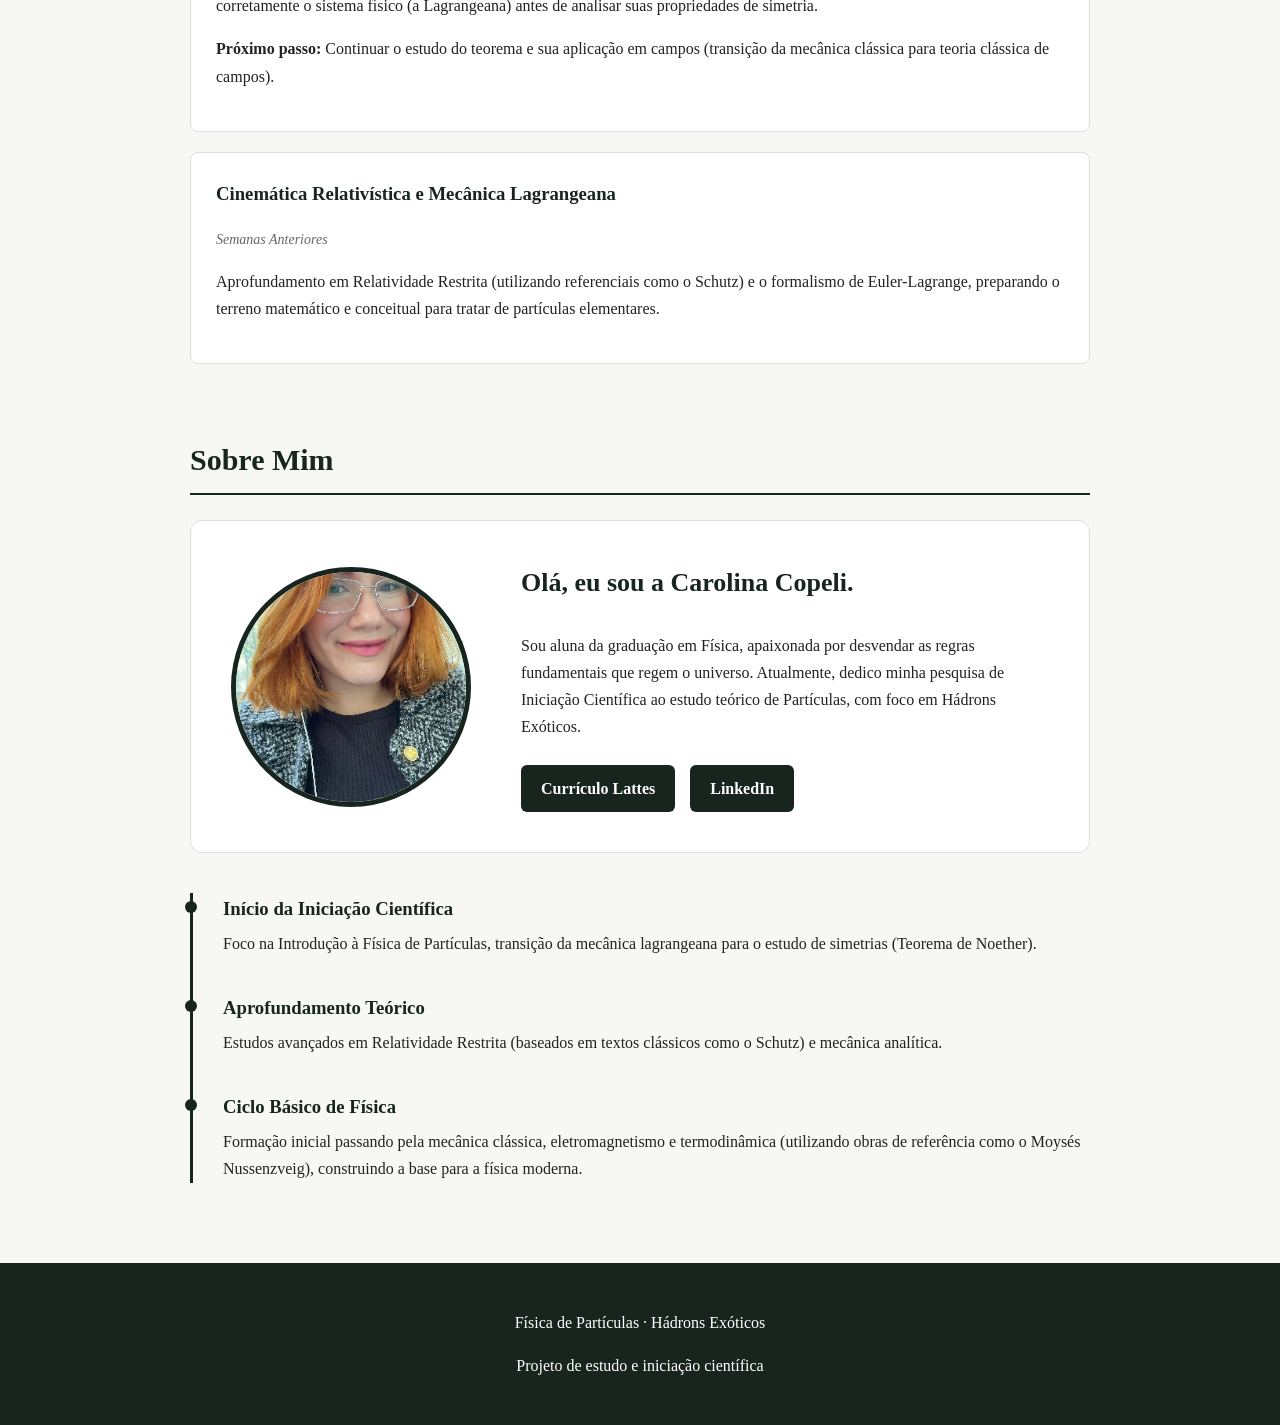
==== commit 8ad997e8: "melhorias" ====
--- a/index.html
+++ b/index.html
@@ -45,7 +45,7 @@
             border-bottom: 1px solid #ddd;
             position: sticky;
             top: 0;
-            z-index: 100; /* Garante que o menu fique sobre os outros elementos */
+            z-index: 100;
         }
 
         nav a {
@@ -69,7 +69,6 @@
 
         section {
             margin-bottom: 70px;
-            /* Dá um pequeno respiro para o menu fixo não cobrir o título ao rolar */
             scroll-margin-top: 70px; 
         }
 
@@ -80,6 +79,30 @@
             padding-bottom: 8px;
         }
 
+        /* ESTILOS ESPECÍFICOS PARA O INÍCIO */
+        .intro-texto {
+            font-size: 18px;
+            line-height: 1.8;
+            color: #333;
+        }
+
+        .highlight {
+            font-weight: bold;
+            color: #4a705e; /* Tom de verde que combina com o menu no hover */
+        }
+
+        blockquote {
+            font-style: italic;
+            border-left: 5px solid #18251f;
+            margin: 40px 0;
+            padding: 20px 25px;
+            background: #eef2f0;
+            color: #18251f;
+            font-size: 22px;
+            border-radius: 0 8px 8px 0;
+        }
+
+        /* CARDS */
         .card {
             background: white;
             padding: 25px;
@@ -89,7 +112,6 @@
             transition: transform 0.3s, box-shadow 0.3s;
         }
 
-        /* Efeito ao passar o mouse sobre os cards */
         .card:hover {
             transform: translateY(-5px);
             box-shadow: 0 8px 15px rgba(0,0,0,0.05);
@@ -254,74 +276,49 @@
 
         <section id="inicio">
             <h2>Bem-vindo</h2>
-            <p>
-                Entrar na Física de Partículas pode ser, ao mesmo tempo, fascinante e intimidante.
-                Existe uma quantidade enorme de conceitos, formalismos matemáticos, partículas, simetrias,
-                modelos e artigos científicos para conhecer. Muitas vezes, porém, a maior dificuldade não
-                é encontrar informação — é descobrir por onde começar.
-            </p>
-            <p>
-                Este site nasceu justamente dessa inquietação.
-                Durante minha formação e minha iniciação científica em Física de Partículas,
-                percebi que compreender um tema de pesquisa exige muito mais do que simplesmente ler os artigos relacionados a ele.
-                Antes de chegar aos resultados mais avançados, existe todo um caminho de construção:
-                mecânica analítica, formulação lagrangeana, relatividade, simetrias, grupos, tensores,
-                teoria quântica e muitos outros conceitos que vão formando, pouco a pouco, a linguagem 
-                necessária para compreender a Física de Partículas.
-            </p>
-            <p>
-
-                E esse caminho nem sempre é evidente.
-
-                Um estudante que começa uma iniciação científica pode receber um artigo,
-                uma lista de referências ou um tema de pesquisa e se deparar com dezenas de conceitos que ainda não conhece.
-                É fácil ter a sensação de estar sempre atrasado ou de que deveria entender algo que, na verdade, ainda não teve a oportunidade de estudar.
-            </p>
-            <p>
-
-                Eu também estou construindo esse caminho.
-
-                Por isso, este espaço não foi criado como uma enciclopédia pronta ou como um lugar onde apresento apenas aquilo que já sei.
-                Ele é, principalmente, um registro do processo de aprendizagem. Aqui reúno os conceitos que estudo, os artigos que leio,
-                minhas interpretações, dúvidas, dificuldades e as conexões que vou construindo ao longo da minha iniciação científica.
-            </p>
-            <p>
-
-                A ideia é que este site possa crescer junto comigo — e, ao mesmo tempo, 
-                possa ser útil para outras pessoas que estejam começando uma trajetória semelhante.
-
-                Meu objetivo é criar uma espécie de mapa para quem está começando na Física de Partículas,
-                especialmente para estudantes de iniciação científica que receberam um tema de pesquisa,
-                olharam para o primeiro artigo e pensaram: “Eu não faço ideia de por onde começar.”
-            </p>
-            <p>
-                Não quero apenas registrar respostas. Quero registrar também o caminho até elas.
             
-                Quais conhecimentos são necessários antes de estudar determinado assunto?
-                Por que determinado conceito aparece? Como uma ideia aprendida em uma disciplina
-                se conecta com um problema de pesquisa? O que um artigo realmente está dizendo quando 
-                utiliza uma linguagem que, à primeira vista, parece inacessível?
-
-                Essas são algumas das perguntas que pretendo explorar aqui.
-            </p>
-            <p>
-                O ponto de partida da minha própria pesquisa são os hádrons exóticos, mas o caminho até eles 
-                passa por uma parte muito maior da Física. Por isso, este projeto começa nos fundamentos e pretende 
-                avançar gradualmente em direção à Física de Partículas, às interações fortes e, finalmente, 
-                ao estudo dos estados hadrônicos que motivam minha iniciação científica.
-
-                Talvez, no futuro, este site se transforme em algo maior do que um simples registro pessoal. 
-                Talvez se torne um material que outro estudante possa encontrar justamente no momento em que estiver 
-                começando sua própria pesquisa e precisar de alguém que diga:
-            </p>
-            <p>
-                “Comece por aqui.”
-
-                Este é o propósito deste espaço: transformar uma trajetória individual de aprendizagem em um caminho que possa ser compartilhado.
-
-                Se você também está começando a estudar Física de Partículas, espero que encontre aqui não apenas conteúdo, mas também uma direção.
-            </p>
-
+            <div class="intro-texto">
+                <p>
+                    Entrar na <span class="highlight">Física de Partículas</span> pode ser, ao mesmo tempo, fascinante e intimidante. 
+                    Existe uma quantidade enorme de conceitos, formalismos matemáticos, partículas, simetrias, 
+                    modelos e artigos científicos para conhecer. Muitas vezes, porém, a maior dificuldade não 
+                    é encontrar informação — é descobrir por onde começar.
+                </p>
+
+                <p>
+                    Este site nasceu justamente dessa inquietação. Durante minha formação e minha iniciação científica, 
+                    percebi que compreender um tema de pesquisa exige muito mais do que simplesmente ler artigos. 
+                    Antes de chegar aos resultados mais avançados, existe todo um caminho de construção: 
+                    mecânica analítica, formulação lagrangeana, relatividade, simetrias e tensores que vão formando 
+                    a linguagem necessária para este universo.
+                </p>
+
+                <p>
+                    Um estudante que começa uma IC pode se deparar com dezenas de conceitos que ainda não conhece. 
+                    É fácil ter a sensação de estar sempre atrasado ou de que já deveria entender algo que ainda não teve a oportunidade de estudar. 
+                    <strong>Eu também estou construindo esse caminho.</strong>
+                </p>
+
+                <blockquote>
+                    "Não quero apenas registrar respostas. Quero registrar também o caminho até elas."
+                </blockquote>
+
+                <p>
+                    Por isso, este espaço não é uma enciclopédia pronta. Ele é, principalmente, um <span class="highlight">registro do meu processo de aprendizagem</span>. 
+                    Aqui reúno os conceitos que estudo, minhas interpretações, dúvidas, dificuldades e as conexões que vou construindo.
+                </p>
+
+                <p>
+                    Meu objetivo é criar uma espécie de <strong>mapa</strong>. Quais conhecimentos são necessários antes de estudar determinado assunto? 
+                    Por que determinado conceito aparece? O que um artigo realmente está dizendo quando utiliza uma linguagem que, à primeira vista, parece inacessível?
+                </p>
+
+                <p>
+                    O ponto de partida da minha própria pesquisa são os <span class="highlight">Hádrons Exóticos</span>, mas o caminho até eles passa por uma parte muito maior da Física. 
+                    Por isso, este projeto começa nos fundamentos e pretende avançar gradualmente. Talvez, no futuro, este site se transforme num material que 
+                    outro estudante possa encontrar justamente no momento em que precisar de alguém que diga: <em>"Comece por aqui."</em>
+                </p>
+            </div>
         </section>
 
         <section id="fundamentos">
@@ -422,7 +419,7 @@
             <h2>Sobre Mim</h2>
             
             <div class="sobre-container">
-                <img src="perfil.jpeg" alt="Minha Foto" class="sobre-foto">
+                <img src="perfil.png" alt="Minha Foto" class="sobre-foto">
                 
                 <div class="sobre-texto">
                     <h3>Olá, eu sou a Carolina Copeli.</h3>
@@ -430,8 +427,8 @@
                         Sou aluna da graduação em Física, apaixonada por desvendar as regras fundamentais que regem o universo. Atualmente, dedico minha pesquisa de Iniciação Científica ao estudo teórico de Partículas, com foco em Hádrons Exóticos.
                     </p>
                     <div class="links-academicos">
-                        <a href="https://lattes.cnpq.br/1986064110068969" class="link-academico">Currículo Lattes</a>
-                        <a href="www.linkedin.com/in/carolina-copeli" class="link-academico">LinkedIn</a>
+                        <a href="https://lattes.cnpq.br/1986064110068969" class="link-academico" target="_blank">Currículo Lattes</a>
+                        <a href="https://www.linkedin.com/in/carolina-copeli" class="link-academico" target="_blank">LinkedIn</a>
                     </div>
                 </div>
             </div>
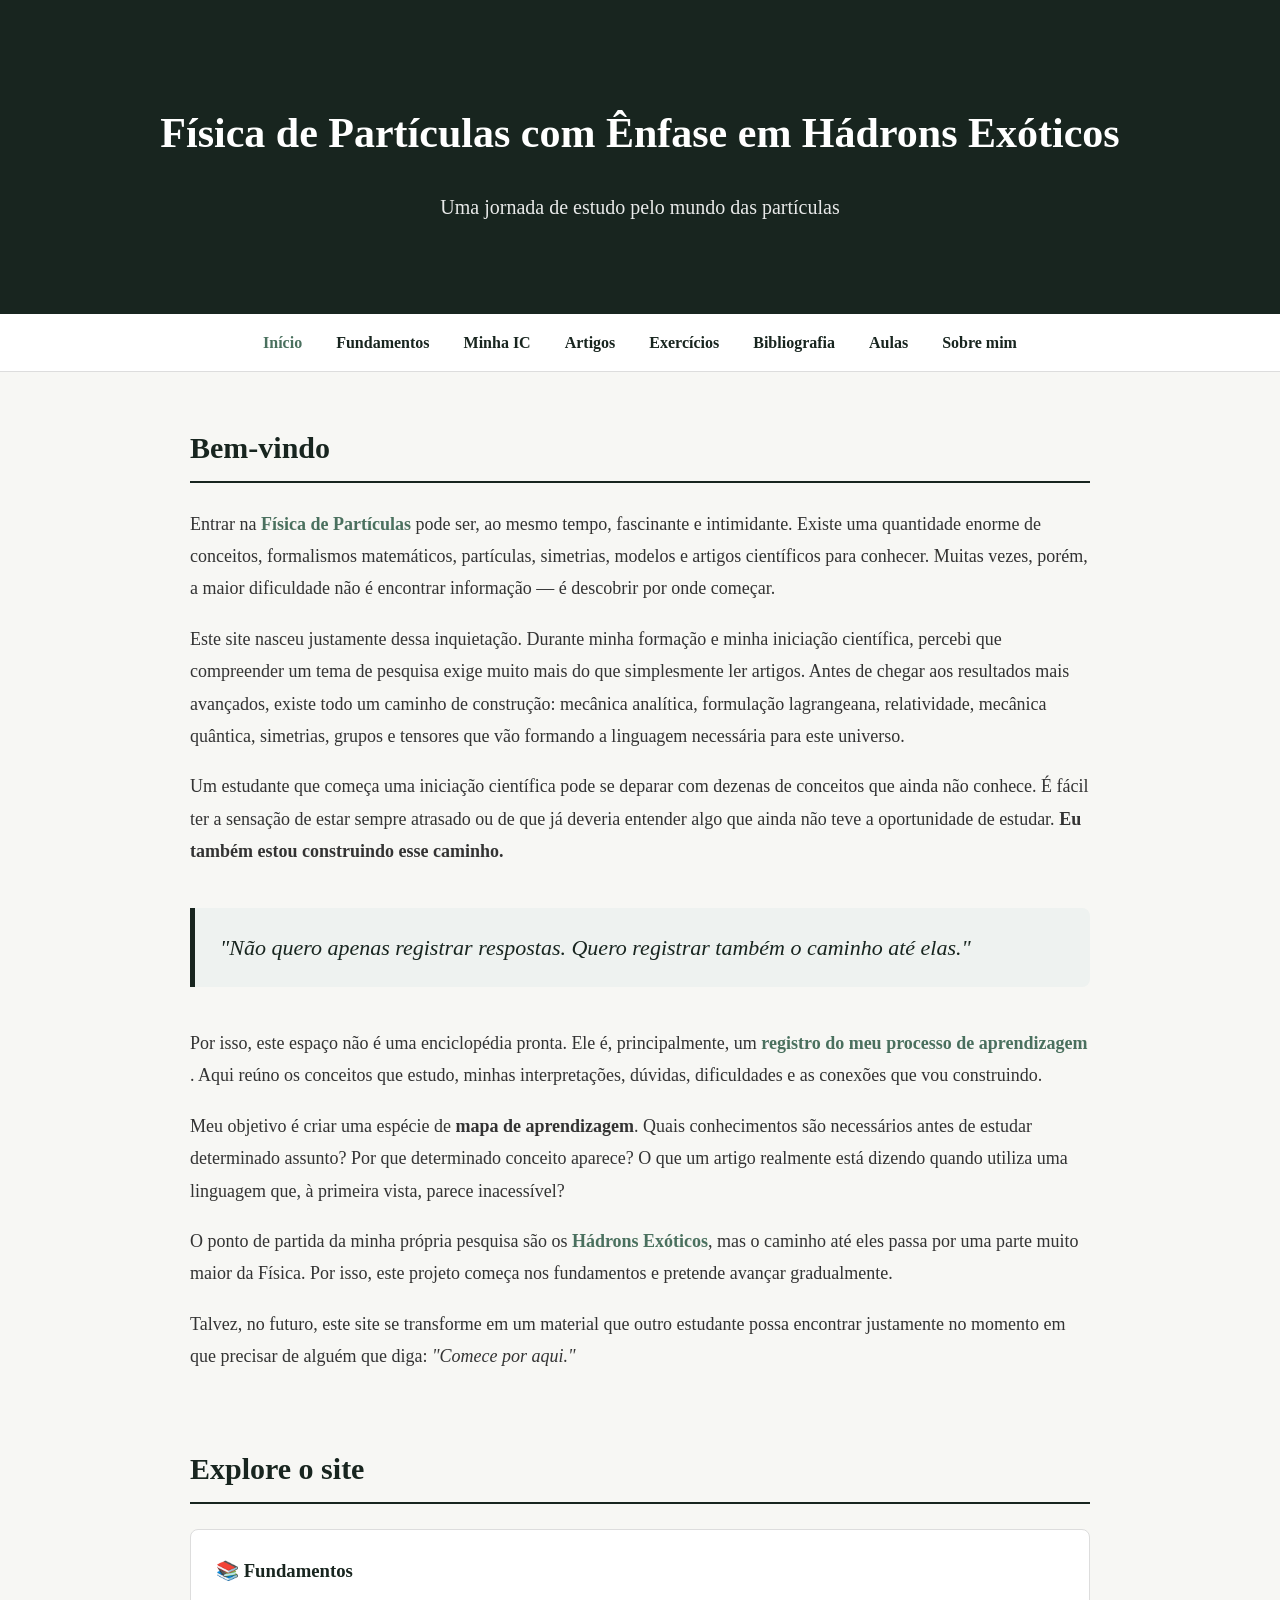
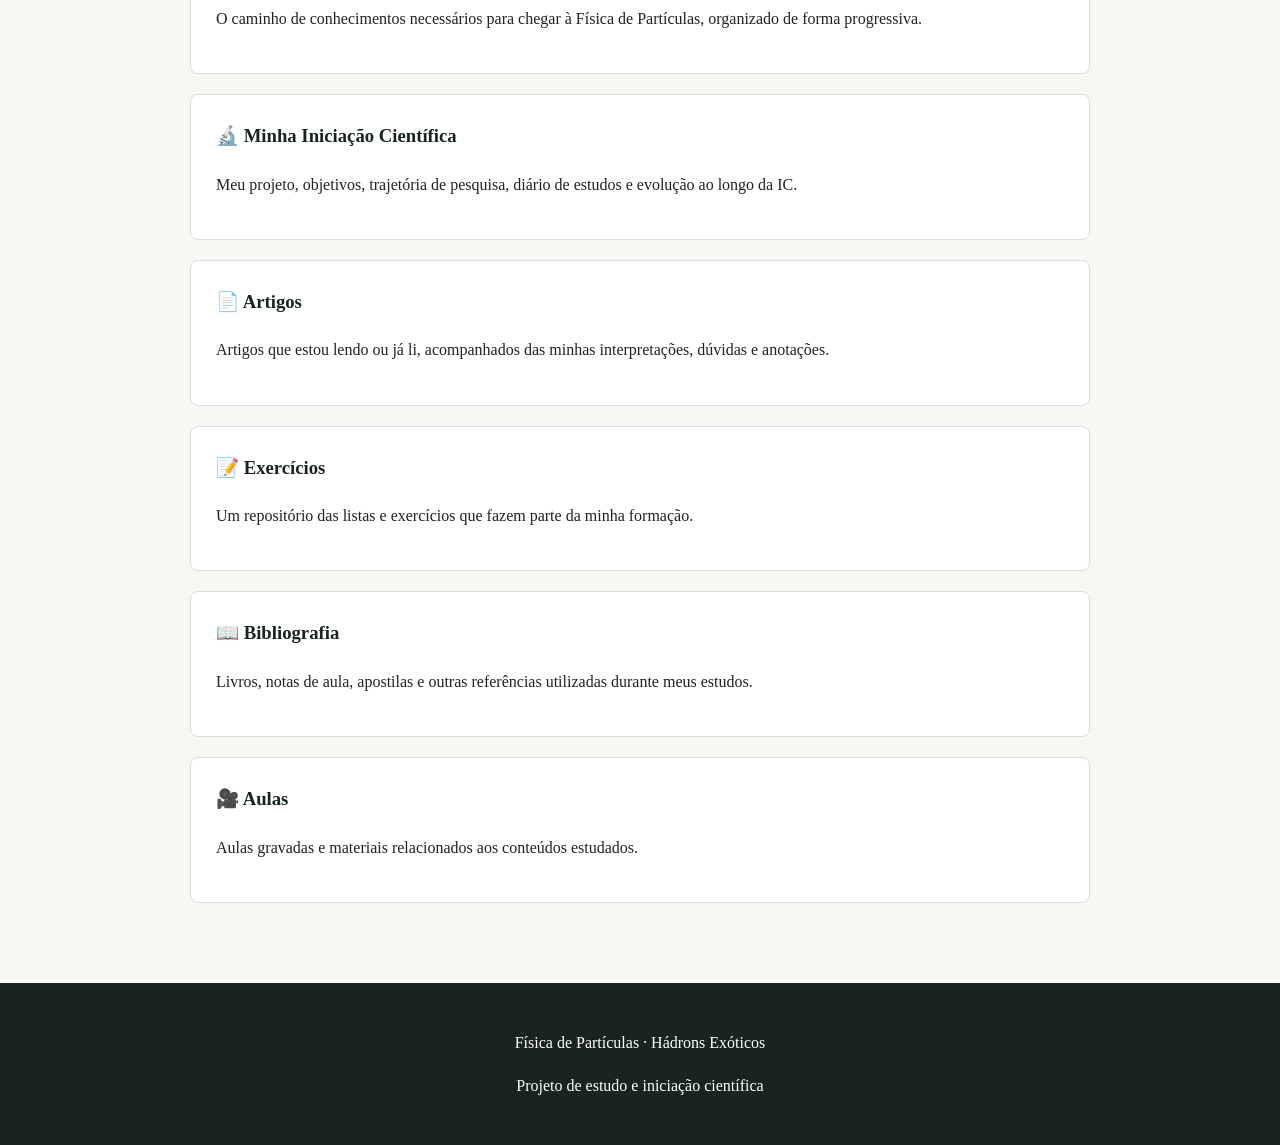
==== commit aa5e4824: "Atualizar o index.html" ====
--- a/index.html
+++ b/index.html
@@ -1,461 +1,155 @@
 <!DOCTYPE html>
 <html lang="pt-BR">
-
 <head>
     <meta charset="UTF-8">
     <meta name="viewport" content="width=device-width, initial-scale=1.0">
-
     <title>Física de Hádrons: Os Hádrons Exóticos</title>
-
-    <style>
-        /* Rolagem suave para os links do menu */
-        html {
-            scroll-behavior: smooth;
-        }
-
-        body {
-            margin: 0;
-            font-family: Georgia, "Times New Roman", serif;
-            background: #f7f7f4;
-            color: #222;
-            line-height: 1.7;
-        }
-
-        header {
-            background: #18251f;
-            color: white;
-            padding: 70px 20px;
-            text-align: center;
-        }
-
-        header h1 {
-            font-size: 42px;
-            margin-bottom: 10px;
-        }
-
-        header p {
-            font-size: 20px;
-            opacity: 0.9;
-        }
-
-        nav {
-            background: white;
-            padding: 15px;
-            text-align: center;
-            border-bottom: 1px solid #ddd;
-            position: sticky;
-            top: 0;
-            z-index: 100;
-        }
-
-        nav a {
-            color: #18251f;
-            text-decoration: none;
-            margin: 0 15px;
-            font-weight: bold;
-            transition: color 0.3s;
-        }
-
-        nav a:hover {
-            color: #4a705e;
-            text-decoration: underline;
-        }
-
-        main {
-            max-width: 900px;
-            margin: 50px auto;
-            padding: 0 25px;
-        }
-
-        section {
-            margin-bottom: 70px;
-            scroll-margin-top: 70px; 
-        }
-
-        h2 {
-            color: #18251f;
-            font-size: 30px;
-            border-bottom: 2px solid #18251f;
-            padding-bottom: 8px;
-        }
-
-        /* ESTILOS ESPECÍFICOS PARA O INÍCIO */
-        .intro-texto {
-            font-size: 18px;
-            line-height: 1.8;
-            color: #333;
-        }
-
-        .highlight {
-            font-weight: bold;
-            color: #4a705e; /* Tom de verde que combina com o menu no hover */
-        }
-
-        blockquote {
-            font-style: italic;
-            border-left: 5px solid #18251f;
-            margin: 40px 0;
-            padding: 20px 25px;
-            background: #eef2f0;
-            color: #18251f;
-            font-size: 22px;
-            border-radius: 0 8px 8px 0;
-        }
-
-        /* CARDS */
-        .card {
-            background: white;
-            padding: 25px;
-            margin: 20px 0;
-            border-radius: 8px;
-            border: 1px solid #ddd;
-            transition: transform 0.3s, box-shadow 0.3s;
-        }
-
-        .card:hover {
-            transform: translateY(-5px);
-            box-shadow: 0 8px 15px rgba(0,0,0,0.05);
-        }
-
-        .card h3 {
-            margin-top: 0;
-            color: #18251f;
-        }
-
-        .date-badge {
-            font-size: 14px;
-            color: #666;
-            font-style: italic;
-            display: block;
-            margin-bottom: 10px;
-        }
-
-        footer {
-            background: #18251f;
-            color: white;
-            text-align: center;
-            padding: 30px;
-            margin-top: 80px;
-        }
-
-        /* SOBRE MIM */
-        .sobre-container {
-            display: flex;
-            align-items: center;
-            gap: 50px;
-            background: white;
-            padding: 40px;
-            border-radius: 12px;
-            border: 1px solid #ddd;
-        }
-
-        .sobre-foto {
-            width: 230px;
-            height: 230px;
-            object-fit: cover;
-            border-radius: 50%;
-            border: 5px solid #18251f;
-            flex-shrink: 0;
-        }
-
-        .sobre-texto {
-            flex: 1;
-        }
-
-        .sobre-texto h3 {
-            color: #18251f;
-            font-size: 26px;
-            margin-top: 0;
-        }
-
-        .links-academicos {
-            margin-top: 25px;
-            display: flex;
-            gap: 15px;
-            flex-wrap: wrap;
-        }
-
-        .link-academico {
-            display: inline-block;
-            padding: 10px 20px;
-            background: #18251f;
-            color: white;
-            text-decoration: none;
-            border-radius: 6px;
-            font-weight: bold;
-            transition: opacity 0.3s;
-        }
-
-        .link-academico:hover {
-            opacity: 0.8;
-        }
-
-        /* LINHA DO TEMPO */
-        .timeline {
-            margin-top: 40px;
-            border-left: 3px solid #18251f;
-            padding-left: 30px;
-        }
-
-        .timeline-item {
-            margin-bottom: 35px;
-            position: relative;
-        }
-
-        .timeline-item::before {
-            content: "";
-            width: 12px;
-            height: 12px;
-            background: #18251f;
-            border-radius: 50%;
-            position: absolute;
-            left: -38px;
-            top: 8px;
-        }
-
-        .timeline-item h3 {
-            margin-bottom: 5px;
-            color: #18251f;
-        }
-
-        .timeline-item p {
-            margin-top: 0;
-        }
-
-        /* CELULAR */
-        @media (max-width: 700px) {
-            .sobre-container {
-                flex-direction: column;
-                text-align: center;
-            }
-
-            .sobre-foto {
-                width: 180px;
-                height: 180px;
-            }
-
-            .links-academicos {
-                justify-content: center;
-            }
-
-            .timeline {
-                text-align: left;
-            }
-        }
-        
-        @media (max-width: 600px) {
-            header h1 {
-                font-size: 30px;
-            }
-
-            nav a {
-                display: block;
-                margin: 8px;
-            }
-        }
-    </style>
+    <link rel="stylesheet" href="style.css">
 </head>
-
 <body>
-
     <header>
         <h1>Física de Partículas com Ênfase em Hádrons Exóticos</h1>
-        <p>Uma jornada de estudo pelo Mundo das Partículas</p>
+        <p>Uma jornada de estudo pelo mundo das partículas</p>
     </header>
-    
     <nav>
-        <a href="#inicio">Início</a>
-        <a href="#fundamentos">Fundamentos</a>
-        <a href="#pesquisa">Minha IC</a>
-        <a href="#artigos">Artigos</a>
-        <a href="#caderno">Caderno de Pesquisa</a>
-        <a href="#sobre">Sobre mim</a>
+        <a href="index.html" class="active">Início</a>
+        <a href="fundamentos.html">Fundamentos</a>
+        <a href="ic.html">Minha IC</a>
+        <a href="artigos.html">Artigos</a>
+        <a href="exercicios.html">Exercícios</a>
+        <a href="bibliografia.html">Bibliografia</a>
+        <a href="aulas.html">Aulas</a>
+        <a href="sobre.html">Sobre mim</a>
     </nav>
-
     <main>
-
-        <section id="inicio">
+        <section>
             <h2>Bem-vindo</h2>
-            
             <div class="intro-texto">
                 <p>
-                    Entrar na <span class="highlight">Física de Partículas</span> pode ser, ao mesmo tempo, fascinante e intimidante. 
-                    Existe uma quantidade enorme de conceitos, formalismos matemáticos, partículas, simetrias, 
-                    modelos e artigos científicos para conhecer. Muitas vezes, porém, a maior dificuldade não 
-                    é encontrar informação — é descobrir por onde começar.
+                    Entrar na <span class="highlight">Física de Partículas</span>
+                    pode ser, ao mesmo tempo, fascinante e intimidante.
+                    Existe uma quantidade enorme de conceitos, formalismos
+                    matemáticos, partículas, simetrias, modelos e artigos
+                    científicos para conhecer. Muitas vezes, porém, a maior
+                    dificuldade não é encontrar informação — é descobrir
+                    por onde começar.
                 </p>
-
                 <p>
-                    Este site nasceu justamente dessa inquietação. Durante minha formação e minha iniciação científica, 
-                    percebi que compreender um tema de pesquisa exige muito mais do que simplesmente ler artigos. 
-                    Antes de chegar aos resultados mais avançados, existe todo um caminho de construção: 
-                    mecânica analítica, formulação lagrangeana, relatividade, simetrias e tensores que vão formando 
-                    a linguagem necessária para este universo.
+                    Este site nasceu justamente dessa inquietação. Durante
+                    minha formação e minha iniciação científica, percebi que
+                    compreender um tema de pesquisa exige muito mais do que
+                    simplesmente ler artigos. Antes de chegar aos resultados
+                    mais avançados, existe todo um caminho de construção:
+                    mecânica analítica, formulação lagrangeana, relatividade,
+                    mecânica quântica, simetrias, grupos e tensores que vão
+                    formando a linguagem necessária para este universo.
                 </p>
-
                 <p>
-                    Um estudante que começa uma IC pode se deparar com dezenas de conceitos que ainda não conhece. 
-                    É fácil ter a sensação de estar sempre atrasado ou de que já deveria entender algo que ainda não teve a oportunidade de estudar. 
+                    Um estudante que começa uma iniciação científica pode se
+                    deparar com dezenas de conceitos que ainda não conhece.
+                    É fácil ter a sensação de estar sempre atrasado ou de que
+                    já deveria entender algo que ainda não teve a oportunidade
+                    de estudar.
                     <strong>Eu também estou construindo esse caminho.</strong>
                 </p>
-
                 <blockquote>
-                    "Não quero apenas registrar respostas. Quero registrar também o caminho até elas."
+                    "Não quero apenas registrar respostas.
+                    Quero registrar também o caminho até elas."
                 </blockquote>
-
                 <p>
-                    Por isso, este espaço não é uma enciclopédia pronta. Ele é, principalmente, um <span class="highlight">registro do meu processo de aprendizagem</span>. 
-                    Aqui reúno os conceitos que estudo, minhas interpretações, dúvidas, dificuldades e as conexões que vou construindo.
+                    Por isso, este espaço não é uma enciclopédia pronta.
+                    Ele é, principalmente, um
+                    <span class="highlight">
+                        registro do meu processo de aprendizagem
+                    </span>.
+                    Aqui reúno os conceitos que estudo, minhas interpretações,
+                    dúvidas, dificuldades e as conexões que vou construindo.
                 </p>
-
                 <p>
-                    Meu objetivo é criar uma espécie de <strong>mapa</strong>. Quais conhecimentos são necessários antes de estudar determinado assunto? 
-                    Por que determinado conceito aparece? O que um artigo realmente está dizendo quando utiliza uma linguagem que, à primeira vista, parece inacessível?
+                    Meu objetivo é criar uma espécie de
+                    <strong>mapa de aprendizagem</strong>.
+                    Quais conhecimentos são necessários antes de estudar
+                    determinado assunto? Por que determinado conceito aparece?
+                    O que um artigo realmente está dizendo quando utiliza uma
+                    linguagem que, à primeira vista, parece inacessível?
                 </p>
-
                 <p>
-                    O ponto de partida da minha própria pesquisa são os <span class="highlight">Hádrons Exóticos</span>, mas o caminho até eles passa por uma parte muito maior da Física. 
-                    Por isso, este projeto começa nos fundamentos e pretende avançar gradualmente. Talvez, no futuro, este site se transforme num material que 
-                    outro estudante possa encontrar justamente no momento em que precisar de alguém que diga: <em>"Comece por aqui."</em>
+                    O ponto de partida da minha própria pesquisa são os
+                    <span class="highlight">Hádrons Exóticos</span>,
+                    mas o caminho até eles passa por uma parte muito maior
+                    da Física. Por isso, este projeto começa nos fundamentos
+                    e pretende avançar gradualmente.
+                </p>
+                <p>
+                    Talvez, no futuro, este site se transforme em um material
+                    que outro estudante possa encontrar justamente no momento
+                    em que precisar de alguém que diga:
+                    <em>"Comece por aqui."</em>
                 </p>
             </div>
         </section>
-
-        <section id="fundamentos">
-            <h2>Fundamentos</h2>
-
-            <div class="card">
-                <h3>Relatividade Restrita</h3>
-                <p>
-                    Espaço-tempo, transformações de Lorentz, quadrivetores
-                    e cinemática relativística. Base essencial para a compreensão de sistemas de altas energias.
-                </p>
-            </div>
-
-            <div class="card">
-                <h3>Mecânica Lagrangeana</h3>
-                <p>
-                    Conceitos de mecânica analítica necessários para a
-                    formulação de sistemas físicos, superando as limitações da formulação vetorial clássica.
-                </p>
-            </div>
-
-            <div class="card">
-                <h3>Teorema de Noether</h3>
-                <p>
-                    O estudo da profunda relação entre simetrias contínuas da ação e as
-                    leis de conservação do sistema físico.
-                </p>
-            </div>
-
-            <div class="card">
-                <h3>Simetrias, Grupos e Tensores</h3>
-                <p>
-                    Ferramentas matemáticas fundamentais para a descrição
-                    das simetrias em Física de Partículas.
-                </p>
-            </div>
+        <section>
+            <h2>Explore o site</h2>
+            <a href="fundamentos.html" class="card-link">
+                <div class="card">
+                    <h3>📚 Fundamentos</h3>
+                    <p>
+                        O caminho de conhecimentos necessários para chegar
+                        à Física de Partículas, organizado de forma
+                        progressiva.
+                    </p>
+                </div>
+            </a>
+            <a href="ic.html" class="card-link">
+                <div class="card">
+                    <h3>🔬 Minha Iniciação Científica</h3>
+                    <p>
+                        Meu projeto, objetivos, trajetória de pesquisa,
+                        diário de estudos e evolução ao longo da IC.
+                    </p>
+                </div>
+            </a>
+            <a href="artigos.html" class="card-link">
+                <div class="card">
+                    <h3>📄 Artigos</h3>
+                    <p>
+                        Artigos que estou lendo ou já li, acompanhados
+                        das minhas interpretações, dúvidas e anotações.
+                    </p>
+                </div>
+            </a>
+            <a href="exercicios.html" class="card-link">
+                <div class="card">
+                    <h3>📝 Exercícios</h3>
+                    <p>
+                        Um repositório das listas e exercícios que fazem
+                        parte da minha formação.
+                    </p>
+                </div>
+            </a>
+            <a href="bibliografia.html" class="card-link">
+                <div class="card">
+                    <h3>📖 Bibliografia</h3>
+                    <p>
+                        Livros, notas de aula, apostilas e outras referências
+                        utilizadas durante meus estudos.
+                    </p>
+                </div>
+            </a>
+            <a href="aulas.html" class="card-link">
+                <div class="card">
+                    <h3>🎥 Aulas</h3>
+                    <p>
+                        Aulas gravadas e materiais relacionados aos conteúdos
+                        estudados.
+                    </p>
+                </div>
+            </a>
         </section>
-
-        <section id="pesquisa">
-            <h2>Minha Iniciação Científica</h2>
-            <p>
-                <strong>Introdução à Física de Partículas com ênfase em
-                Hádrons Exóticos.</strong>
-            </p>
-            <p>
-                Esta seção será utilizada para apresentar o problema de
-                pesquisa, os objetivos da iniciação científica e os
-                conceitos necessários para compreender o tema. Os hádrons exóticos desafiam o modelo clássico de quarks e exigem um mergulho profundo na Cromodinâmica Quântica (QCD).
-            </p>
-        </section>
-
-        <section id="artigos">
-            <h2>Artigos</h2>
-            <div class="card">
-                <h3>Enigmatic properties of Ξ(1620) and Ξ(1690)</h3>
-                <p>
-                    Artigo estudado durante a iniciação científica,
-                    relacionado às propriedades dos estados excitados
-                    do bárion Ξ.
-                </p>
-                <p>
-                    <strong>Minha interpretação:</strong>
-                    Esta seção será preenchida com minhas anotações,
-                    explicações, dúvidas e conexões com os conceitos
-                    estudados.
-                </p>
-            </div>
-        </section>
-
-        <section id="caderno">
-            <h2>Caderno de Pesquisa</h2>
-
-            <div class="card">
-                <h3>Estudo do Teorema de Noether</h3>
-                <span class="date-badge">Atualmente</span>
-                <p>
-                    Início do estudo do Teorema de Noether e de sua
-                    aplicação em exercícios. Também foi discutida a
-                    importância de definir corretamente o sistema físico
-                    (a Lagrangeana) antes de analisar suas propriedades de simetria.
-                </p>
-                <p>
-                    <strong>Próximo passo:</strong> Continuar o estudo do teorema e sua aplicação
-                    em campos (transição da mecânica clássica para teoria clássica de campos).
-                </p>
-            </div>
-
-            <div class="card">
-                <h3>Cinemática Relativística e Mecânica Lagrangeana</h3>
-                <span class="date-badge">Semanas Anteriores</span>
-                <p>
-                    Aprofundamento em Relatividade Restrita (utilizando referenciais como o Schutz) e o formalismo de Euler-Lagrange, preparando o terreno matemático e conceitual para tratar de partículas elementares.
-                </p>
-            </div>
-        </section>
-
-        <section id="sobre">
-            <h2>Sobre Mim</h2>
-            
-            <div class="sobre-container">
-                <img src="perfil.png" alt="Minha Foto" class="sobre-foto">
-                
-                <div class="sobre-texto">
-                    <h3>Olá, eu sou a Carolina Copeli.</h3>
-                    <p>
-                        Sou aluna da graduação em Física, apaixonada por desvendar as regras fundamentais que regem o universo. Atualmente, dedico minha pesquisa de Iniciação Científica ao estudo teórico de Partículas, com foco em Hádrons Exóticos.
-                    </p>
-                    <div class="links-academicos">
-                        <a href="https://lattes.cnpq.br/1986064110068969" class="link-academico" target="_blank">Currículo Lattes</a>
-                        <a href="https://www.linkedin.com/in/carolina-copeli" class="link-academico" target="_blank">LinkedIn</a>
-                    </div>
-                </div>
-            </div>
-
-            <div class="timeline">
-                <div class="timeline-item">
-                    <h3>Início da Iniciação Científica</h3>
-                    <p>Foco na Introdução à Física de Partículas, transição da mecânica lagrangeana para o estudo de simetrias (Teorema de Noether).</p>
-                </div>
-                <div class="timeline-item">
-                    <h3>Aprofundamento Teórico</h3>
-                    <p>Estudos avançados em Relatividade Restrita (baseados em textos clássicos como o Schutz) e mecânica analítica.</p>
-                </div>
-                <div class="timeline-item">
-                    <h3>Ciclo Básico de Física</h3>
-                    <p>Formação inicial passando pela mecânica clássica, eletromagnetismo e termodinâmica (utilizando obras de referência como o Moysés Nussenzveig), construindo a base para a física moderna.</p>
-                </div>
-            </div>
-        </section>
-
     </main>
-
     <footer>
         <p>Física de Partículas · Hádrons Exóticos</p>
         <p>Projeto de estudo e iniciação científica</p>
     </footer>
-
 </body>
-
-</html>
+</html>
--- a/style.css
+++ b/style.css
@@ -0,0 +1,290 @@
+html {
+    scroll-behavior: smooth;
+}
+body {
+    margin: 0;
+    font-family: Georgia, "Times New Roman", serif;
+    background: #f7f7f4;
+    color: #222;
+    line-height: 1.7;
+}
+/* =========================
+   CABEÇALHO
+   ========================= */
+header {
+    background: #18251f;
+    color: white;
+    padding: 70px 20px;
+    text-align: center;
+}
+header h1 {
+    font-size: 42px;
+    margin-bottom: 10px;
+}
+header p {
+    font-size: 20px;
+    opacity: 0.9;
+}
+/* =========================
+   MENU
+   ========================= */
+nav {
+    background: white;
+    padding: 15px;
+    text-align: center;
+    border-bottom: 1px solid #ddd;
+    position: sticky;
+    top: 0;
+    z-index: 100;
+}
+nav a {
+    color: #18251f;
+    text-decoration: none;
+    margin: 0 15px;
+    font-weight: bold;
+    transition: color 0.3s;
+}
+nav a:hover {
+    color: #4a705e;
+    text-decoration: underline;
+}
+/* Página atual */
+nav a.active {
+    color: #4a705e;
+}
+/* =========================
+   CONTEÚDO
+   ========================= */
+main {
+    max-width: 900px;
+    margin: 50px auto;
+    padding: 0 25px;
+}
+section {
+    margin-bottom: 70px;
+    scroll-margin-top: 70px;
+}
+h2 {
+    color: #18251f;
+    font-size: 30px;
+    border-bottom: 2px solid #18251f;
+    padding-bottom: 8px;
+}
+h3 {
+    color: #18251f;
+}
+/* =========================
+   TEXTO INICIAL
+   ========================= */
+.intro-texto {
+    font-size: 18px;
+    line-height: 1.8;
+    color: #333;
+}
+.highlight {
+    font-weight: bold;
+    color: #4a705e;
+}
+blockquote {
+    font-style: italic;
+    border-left: 5px solid #18251f;
+    margin: 40px 0;
+    padding: 20px 25px;
+    background: #eef2f0;
+    color: #18251f;
+    font-size: 22px;
+    border-radius: 0 8px 8px 0;
+}
+/* =========================
+   CARDS
+   ========================= */
+.card {
+    background: white;
+    padding: 25px;
+    margin: 20px 0;
+    border-radius: 8px;
+    border: 1px solid #ddd;
+    transition: transform 0.3s, box-shadow 0.3s;
+}
+.card:hover {
+    transform: translateY(-5px);
+    box-shadow: 0 8px 15px rgba(0,0,0,0.05);
+}
+.card h3 {
+    margin-top: 0;
+}
+.date-badge {
+    font-size: 14px;
+    color: #666;
+    font-style: italic;
+    display: block;
+    margin-bottom: 10px;
+}
+/* =========================
+   CARDS CLICÁVEIS
+   ========================= */
+.card-link {
+    text-decoration: none;
+    color: inherit;
+    display: block;
+}
+.card-link .card {
+    cursor: pointer;
+}
+.card-link .card:hover {
+    border-color: #4a705e;
+}
+/* =========================
+   BOTÕES
+   ========================= */
+.button {
+    display: inline-block;
+    padding: 10px 20px;
+    background: #18251f;
+    color: white;
+    text-decoration: none;
+    border-radius: 6px;
+    font-weight: bold;
+    transition: opacity 0.3s;
+}
+.button:hover {
+    opacity: 0.8;
+}
+/* =========================
+   SOBRE MIM
+   ========================= */
+.sobre-container {
+    display: flex;
+    align-items: center;
+    gap: 50px;
+    background: white;
+    padding: 40px;
+    border-radius: 12px;
+    border: 1px solid #ddd;
+}
+.sobre-foto {
+    width: 230px;
+    height: 230px;
+    object-fit: cover;
+    border-radius: 50%;
+    border: 5px solid #18251f;
+    flex-shrink: 0;
+}
+.sobre-texto {
+    flex: 1;
+}
+.sobre-texto h3 {
+    font-size: 26px;
+    margin-top: 0;
+}
+.links-academicos {
+    margin-top: 25px;
+    display: flex;
+    gap: 15px;
+    flex-wrap: wrap;
+}
+.link-academico {
+    display: inline-block;
+    padding: 10px 20px;
+    background: #18251f;
+    color: white;
+    text-decoration: none;
+    border-radius: 6px;
+    font-weight: bold;
+    transition: opacity 0.3s;
+}
+.link-academico:hover {
+    opacity: 0.8;
+}
+/* =========================
+   LINHA DO TEMPO
+   ========================= */
+.timeline {
+    margin-top: 40px;
+    border-left: 3px solid #18251f;
+    padding-left: 30px;
+}
+.timeline-item {
+    margin-bottom: 35px;
+    position: relative;
+}
+.timeline-item::before {
+    content: "";
+    width: 12px;
+    height: 12px;
+    background: #18251f;
+    border-radius: 50%;
+    position: absolute;
+    left: -38px;
+    top: 8px;
+}
+.timeline-item h3 {
+    margin-bottom: 5px;
+}
+.timeline-item p {
+    margin-top: 0;
+}
+/* =========================
+   STATUS DE ESTUDO
+   ========================= */
+.status {
+    display: inline-block;
+    padding: 5px 12px;
+    border-radius: 20px;
+    font-size: 13px;
+    font-weight: bold;
+    margin-bottom: 10px;
+}
+.status-concluido {
+    background: #dfeee6;
+    color: #28553e;
+}
+.status-andamento {
+    background: #f1ead2;
+    color: #665521;
+}
+.status-futuro {
+    background: #e8e8e8;
+    color: #555;
+}
+/* =========================
+   RODAPÉ
+   ========================= */
+footer {
+    background: #18251f;
+    color: white;
+    text-align: center;
+    padding: 30px;
+    margin-top: 80px;
+}
+/* =========================
+   CELULAR
+   ========================= */
+@media (max-width: 700px) {
+    .sobre-container {
+        flex-direction: column;
+        text-align: center;
+    }
+    .sobre-foto {
+        width: 180px;
+        height: 180px;
+    }
+    .links-academicos {
+        justify-content: center;
+    }
+    .timeline {
+        text-align: left;
+    }
+}
+@media (max-width: 600px) {
+    header h1 {
+        font-size: 30px;
+    }
+    nav a {
+        display: block;
+        margin: 8px;
+    }
+    main {
+        padding: 0 18px;
+    }
+}
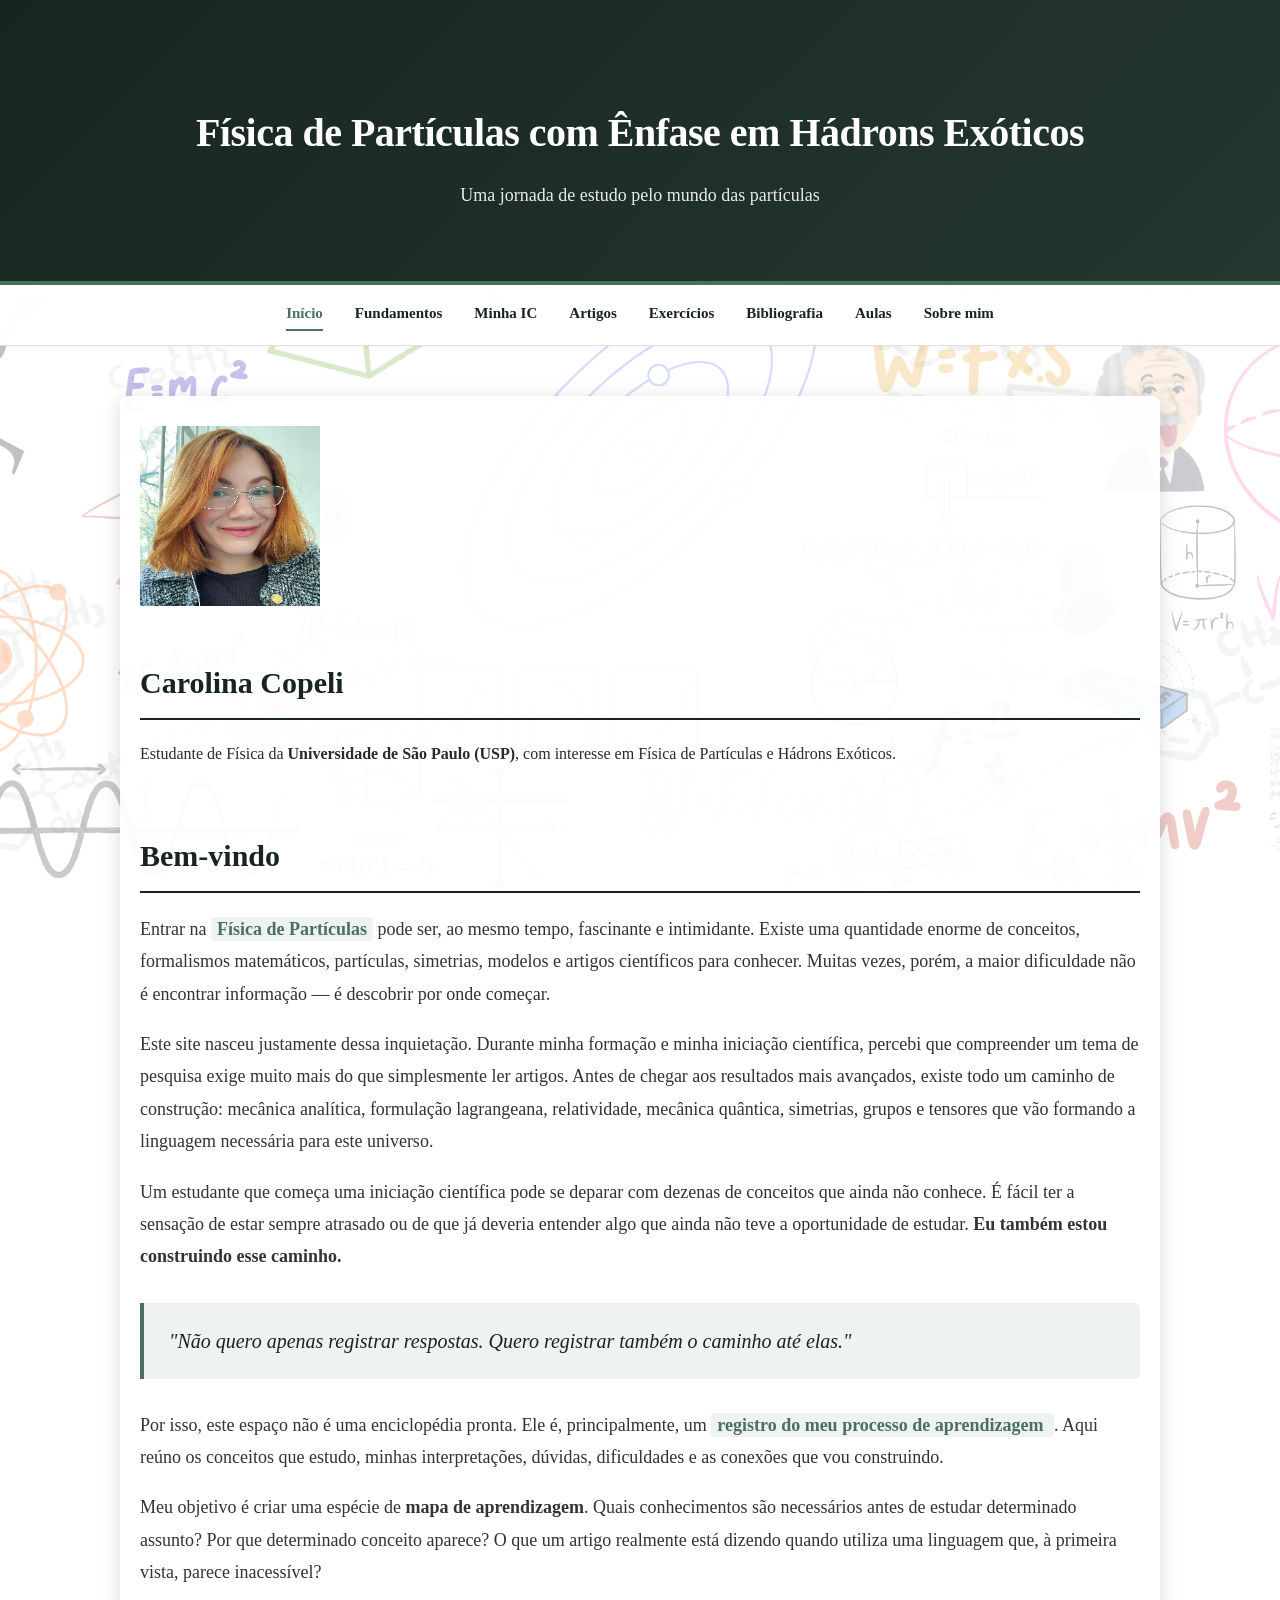
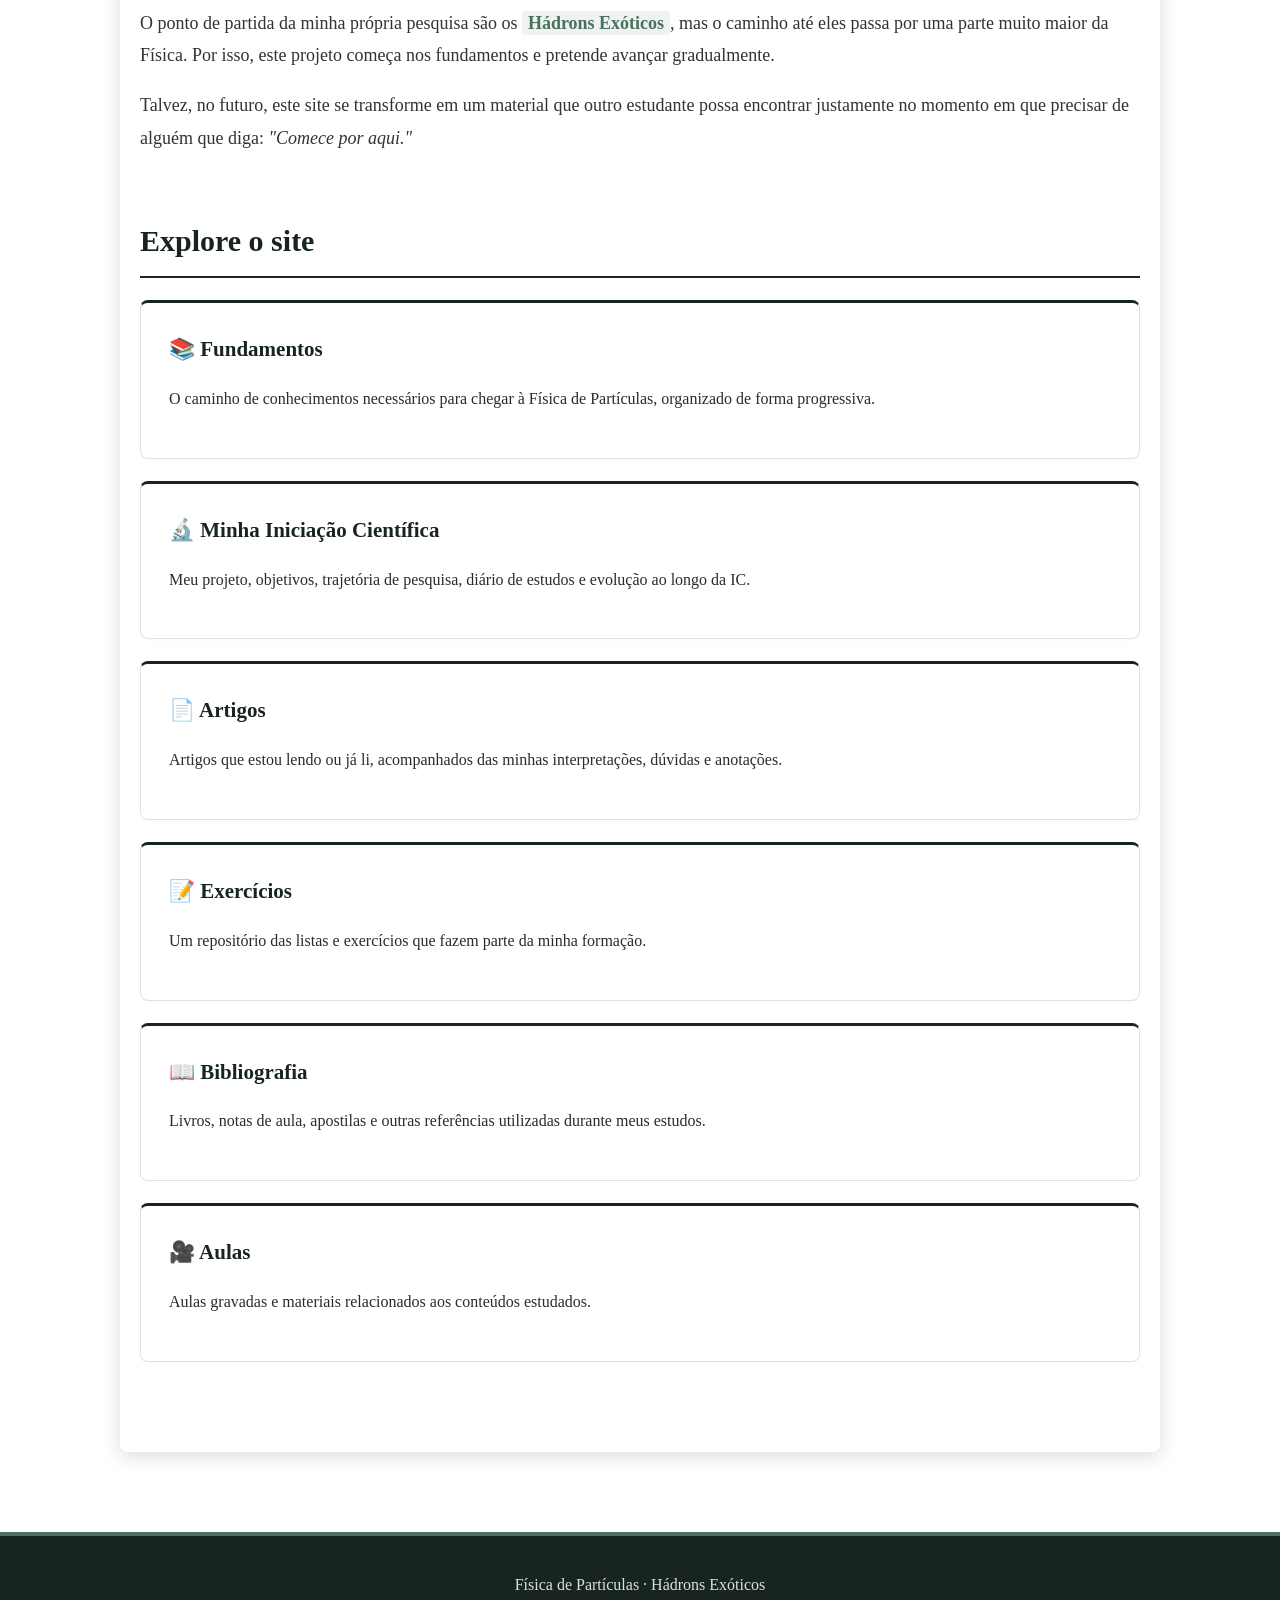
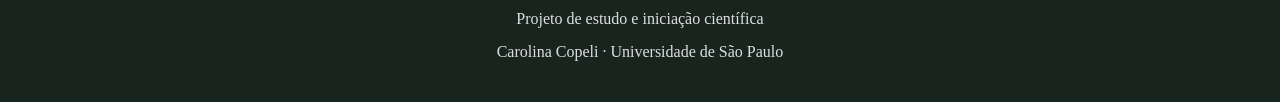
==== commit 012e8712: "Update index.html" ====
--- a/index.html
+++ b/index.html
@@ -1,30 +1,131 @@
 <!DOCTYPE html>
 <html lang="pt-BR">
+
 <head>
     <meta charset="UTF-8">
     <meta name="viewport" content="width=device-width, initial-scale=1.0">
-    <title>Física de Hádrons: Os Hádrons Exóticos</title>
+
+    <title>Carolina Copeli | Física de Partículas e Hádrons Exóticos</title>
+
+    <meta name="description" content="Site de Carolina Copeli, estudante de Física da Universidade de São Paulo (USP), dedicado ao estudo de Física de Partículas e Hádrons Exóticos.">
+
+    <meta name="author" content="Carolina Copeli">
+
+    <link rel="canonical" href="https://copelic.github.io/exotic-hadrons/">
+
     <link rel="stylesheet" href="style.css">
+
+
+    <!-- Open Graph -->
+    <meta property="og:type" content="website">
+    <meta property="og:title" content="Carolina Copeli | Física de Partículas e Hádrons Exóticos">
+    <meta property="og:description" content="Site de Carolina Copeli, estudante de Física da USP, dedicado ao estudo de Física de Partículas e Hádrons Exóticos.">
+    <meta property="og:url" content="https://copelic.github.io/exotic-hadrons/">
+    <meta property="og:image" content="https://copelic.github.io/exotic-hadrons/perfil.png">
+    <meta property="og:image:alt" content="Carolina Copeli, estudante de Física da USP">
+    <meta property="og:locale" content="pt_BR">
+
+
+    <!-- Dados estruturados sobre Carolina Copeli -->
+    <script type="application/ld+json">
+    {
+      "@context": "https://schema.org",
+      "@type": "Person",
+      "@id": "https://copelic.github.io/exotic-hadrons/#carolina-copeli",
+      "name": "Carolina Copeli",
+      "url": "https://copelic.github.io/exotic-hadrons/",
+      "image": "https://copelic.github.io/exotic-hadrons/perfil.png",
+      "jobTitle": "Estudante de Física",
+      "description": "Estudante de Física da Universidade de São Paulo com interesse em Física de Partículas e Hádrons Exóticos.",
+      "affiliation": {
+        "@type": "CollegeOrUniversity",
+        "name": "Universidade de São Paulo",
+        "alternateName": "USP",
+        "url": "https://www5.usp.br/"
+      },
+      "sameAs": [
+        "https://www.instagram.com/carolinaacopeli/",
+        "https://www.youtube.com/@carolcopeli"
+      ]
+    }
+    </script>
+
 </head>
+
+
 <body>
+
     <header>
+
         <h1>Física de Partículas com Ênfase em Hádrons Exóticos</h1>
+
         <p>Uma jornada de estudo pelo mundo das partículas</p>
+
     </header>
+
+
     <nav>
+
         <a href="index.html" class="active">Início</a>
+
         <a href="fundamentos.html">Fundamentos</a>
+
         <a href="ic.html">Minha IC</a>
+
         <a href="artigos.html">Artigos</a>
+
         <a href="exercicios.html">Exercícios</a>
+
         <a href="bibliografia.html">Bibliografia</a>
+
         <a href="aulas.html">Aulas</a>
+
         <a href="sobre.html">Sobre mim</a>
+
     </nav>
+
+
     <main>
+
+
+        <!-- PERFIL -->
+
         <section>
+
+            <div class="intro-perfil">
+
+                <img
+                    src="perfil.png"
+                    alt="Carolina Copeli, estudante de Física da Universidade de São Paulo"
+                    width="180"
+                    height="180"
+                >
+
+                <div>
+
+                    <h2>Carolina Copeli</h2>
+
+                    <p>
+                        Estudante de Física da
+                        <strong>Universidade de São Paulo (USP)</strong>,
+                        com interesse em Física de Partículas e Hádrons Exóticos.
+                    </p>
+
+                </div>
+
+            </div>
+
+        </section>
+
+
+        <!-- APRESENTAÇÃO -->
+
+        <section>
+
             <h2>Bem-vindo</h2>
+
             <div class="intro-texto">
+
                 <p>
                     Entrar na <span class="highlight">Física de Partículas</span>
                     pode ser, ao mesmo tempo, fascinante e intimidante.
@@ -34,6 +135,8 @@
                     dificuldade não é encontrar informação — é descobrir
                     por onde começar.
                 </p>
+
+
                 <p>
                     Este site nasceu justamente dessa inquietação. Durante
                     minha formação e minha iniciação científica, percebi que
@@ -44,6 +147,8 @@
                     mecânica quântica, simetrias, grupos e tensores que vão
                     formando a linguagem necessária para este universo.
                 </p>
+
+
                 <p>
                     Um estudante que começa uma iniciação científica pode se
                     deparar com dezenas de conceitos que ainda não conhece.
@@ -52,10 +157,14 @@
                     de estudar.
                     <strong>Eu também estou construindo esse caminho.</strong>
                 </p>
+
+
                 <blockquote>
                     "Não quero apenas registrar respostas.
                     Quero registrar também o caminho até elas."
                 </blockquote>
+
+
                 <p>
                     Por isso, este espaço não é uma enciclopédia pronta.
                     Ele é, principalmente, um
@@ -65,6 +174,8 @@
                     Aqui reúno os conceitos que estudo, minhas interpretações,
                     dúvidas, dificuldades e as conexões que vou construindo.
                 </p>
+
+
                 <p>
                     Meu objetivo é criar uma espécie de
                     <strong>mapa de aprendizagem</strong>.
@@ -73,6 +184,8 @@
                     O que um artigo realmente está dizendo quando utiliza uma
                     linguagem que, à primeira vista, parece inacessível?
                 </p>
+
+
                 <p>
                     O ponto de partida da minha própria pesquisa são os
                     <span class="highlight">Hádrons Exóticos</span>,
@@ -80,76 +193,147 @@
                     da Física. Por isso, este projeto começa nos fundamentos
                     e pretende avançar gradualmente.
                 </p>
+
+
                 <p>
                     Talvez, no futuro, este site se transforme em um material
                     que outro estudante possa encontrar justamente no momento
                     em que precisar de alguém que diga:
                     <em>"Comece por aqui."</em>
                 </p>
+
             </div>
+
         </section>
+
+
+        <!-- EXPLORAR O SITE -->
+
         <section>
+
             <h2>Explore o site</h2>
+
+
             <a href="fundamentos.html" class="card-link">
-                <div class="card">
+
+                <div class="card">
+
                     <h3>📚 Fundamentos</h3>
+
                     <p>
                         O caminho de conhecimentos necessários para chegar
                         à Física de Partículas, organizado de forma
                         progressiva.
                     </p>
-                </div>
-            </a>
+
+                </div>
+
+            </a>
+
+
             <a href="ic.html" class="card-link">
-                <div class="card">
+
+                <div class="card">
+
                     <h3>🔬 Minha Iniciação Científica</h3>
+
                     <p>
                         Meu projeto, objetivos, trajetória de pesquisa,
                         diário de estudos e evolução ao longo da IC.
                     </p>
-                </div>
-            </a>
+
+                </div>
+
+            </a>
+
+
             <a href="artigos.html" class="card-link">
-                <div class="card">
+
+                <div class="card">
+
                     <h3>📄 Artigos</h3>
+
                     <p>
                         Artigos que estou lendo ou já li, acompanhados
                         das minhas interpretações, dúvidas e anotações.
                     </p>
-                </div>
-            </a>
+
+                </div>
+
+            </a>
+
+
             <a href="exercicios.html" class="card-link">
-                <div class="card">
+
+                <div class="card">
+
                     <h3>📝 Exercícios</h3>
+
                     <p>
                         Um repositório das listas e exercícios que fazem
                         parte da minha formação.
                     </p>
-                </div>
-            </a>
+
+                </div>
+
+            </a>
+
+
             <a href="bibliografia.html" class="card-link">
-                <div class="card">
+
+                <div class="card">
+
                     <h3>📖 Bibliografia</h3>
+
                     <p>
                         Livros, notas de aula, apostilas e outras referências
                         utilizadas durante meus estudos.
                     </p>
-                </div>
-            </a>
+
+                </div>
+
+            </a>
+
+
             <a href="aulas.html" class="card-link">
-                <div class="card">
+
+                <div class="card">
+
                     <h3>🎥 Aulas</h3>
+
                     <p>
                         Aulas gravadas e materiais relacionados aos conteúdos
                         estudados.
                     </p>
-                </div>
-            </a>
+
+                </div>
+
+            </a>
+
         </section>
+
     </main>
+
+
+    <!-- RODAPÉ -->
+
     <footer>
-        <p>Física de Partículas · Hádrons Exóticos</p>
-        <p>Projeto de estudo e iniciação científica</p>
+
+        <p>
+            Física de Partículas · Hádrons Exóticos
+        </p>
+
+        <p>
+            Projeto de estudo e iniciação científica
+        </p>
+
+        <p>
+            Carolina Copeli · Universidade de São Paulo
+        </p>
+
     </footer>
+
+
 </body>
-</html>+
+</html>
--- a/style.css
+++ b/style.css
@@ -1,139 +1,175 @@
 html {
     scroll-behavior: smooth;
 }
+
 body {
     margin: 0;
     font-family: Georgia, "Times New Roman", serif;
-    background: #f7f7f4;
-    color: #222;
-    line-height: 1.7;
-}
+    background: url('fundo.png') no-repeat center center fixed;
+    background-size: cover;
+    color: #2b2b2b;
+    line-height: 1.8;
+}
+
 /* =========================
    CABEÇALHO
    ========================= */
 header {
-    background: #18251f;
+    background: linear-gradient(135deg, #18251f 0%, #24382f 100%);
     color: white;
     padding: 70px 20px;
     text-align: center;
-}
+    border-bottom: 4px solid #4a705e;
+}
+
 header h1 {
-    font-size: 42px;
+    font-size: 40px;
     margin-bottom: 10px;
-}
+    letter-spacing: -0.5px;
+}
+
 header p {
-    font-size: 20px;
+    font-size: 18px;
     opacity: 0.9;
-}
-/* =========================
-   MENU
+    max-width: 700px;
+    margin: 0 auto;
+    font-weight: 300;
+}
+
+/* =========================
+   MENU (STICKY)
    ========================= */
 nav {
-    background: white;
-    padding: 15px;
+    background: rgba(255, 255, 255, 0.95);
+    backdrop-filter: blur(10px);
+    padding: 14px;
     text-align: center;
-    border-bottom: 1px solid #ddd;
+    border-bottom: 1px solid #e0e0dc;
     position: sticky;
     top: 0;
     z-index: 100;
-}
+    box-shadow: 0 2px 8px rgba(0,0,0,0.03);
+}
+
 nav a {
     color: #18251f;
     text-decoration: none;
-    margin: 0 15px;
-    font-weight: bold;
+    margin: 0 14px;
+    font-weight: bold;
+    font-size: 15px;
     transition: color 0.3s;
-}
+    display: inline-block;
+}
+
 nav a:hover {
     color: #4a705e;
-    text-decoration: underline;
-}
-/* Página atual */
+}
+
 nav a.active {
     color: #4a705e;
-}
-/* =========================
-   CONTEÚDO
+    border-bottom: 2px solid #4a705e;
+    padding-bottom: 2px;
+}
+
+/* =========================
+   CONTEÚDO PRINCIPAL
    ========================= */
 main {
-    max-width: 900px;
+    max-width: 1000px;
     margin: 50px auto;
-    padding: 0 25px;
-}
+    padding: 30px 20px;
+    background: rgba(255, 255, 255, 0.94);
+    border-radius: 8px;
+    box-shadow: 0 4px 20px rgba(0, 0, 0, 0.15);
+}
+
 section {
-    margin-bottom: 70px;
-    scroll-margin-top: 70px;
-}
+    margin-bottom: 60px;
+    scroll-margin-top: 90px;
+}
+
 h2 {
     color: #18251f;
     font-size: 30px;
     border-bottom: 2px solid #18251f;
     padding-bottom: 8px;
-}
+    margin-top: 40px;
+    margin-bottom: 20px;
+}
+
 h3 {
     color: #18251f;
-}
-/* =========================
-   TEXTO INICIAL
+    font-size: 21px;
+}
+
+/* =========================
+   TEXTOS E DESTAQUES
    ========================= */
 .intro-texto {
     font-size: 18px;
     line-height: 1.8;
     color: #333;
 }
+
 .highlight {
     font-weight: bold;
     color: #4a705e;
-}
+    background: #eef2f0;
+    padding: 2px 6px;
+    border-radius: 4px;
+}
+
 blockquote {
     font-style: italic;
-    border-left: 5px solid #18251f;
-    margin: 40px 0;
+    border-left: 4px solid #4a705e;
+    margin: 30px 0;
     padding: 20px 25px;
     background: #eef2f0;
     color: #18251f;
-    font-size: 22px;
-    border-radius: 0 8px 8px 0;
-}
-/* =========================
-   CARDS
+    font-size: 20px;
+    border-radius: 0 6px 6px 0;
+}
+
+/* =========================
+   CARDS DE CONTEÚDO
    ========================= */
 .card {
     background: white;
-    padding: 25px;
-    margin: 20px 0;
+    padding: 28px;
+    margin: 22px 0;
     border-radius: 8px;
-    border: 1px solid #ddd;
-    transition: transform 0.3s, box-shadow 0.3s;
-}
+    border: 1px solid #e2e2dc;
+    border-top: 3px solid #18251f;
+    box-shadow: 0 2px 5px rgba(0,0,0,0.02);
+    transition: transform 0.2s ease, box-shadow 0.2s ease;
+}
+
 .card:hover {
-    transform: translateY(-5px);
-    box-shadow: 0 8px 15px rgba(0,0,0,0.05);
-}
+    transform: translateY(-2px);
+    box-shadow: 0 6px 15px rgba(0,0,0,0.05);
+}
+
 .card h3 {
     margin-top: 0;
-}
+    margin-bottom: 12px;
+}
+
 .date-badge {
-    font-size: 14px;
+    font-size: 13px;
     color: #666;
     font-style: italic;
     display: block;
     margin-bottom: 10px;
-}
-/* =========================
-   CARDS CLICÁVEIS
-   ========================= */
+    text-transform: uppercase;
+    letter-spacing: 0.5px;
+}
+
 .card-link {
     text-decoration: none;
     color: inherit;
     display: block;
 }
-.card-link .card {
-    cursor: pointer;
-}
-.card-link .card:hover {
-    border-color: #4a705e;
-}
+
 /* =========================
    BOTÕES
    ========================= */
@@ -143,110 +179,126 @@
     background: #18251f;
     color: white;
     text-decoration: none;
-    border-radius: 6px;
-    font-weight: bold;
-    transition: opacity 0.3s;
-}
+    border-radius: 5px;
+    font-weight: bold;
+    font-size: 14px;
+    transition: background 0.3s;
+}
+
 .button:hover {
-    opacity: 0.8;
-}
+    background: #4a705e;
+}
+
 /* =========================
    SOBRE MIM
    ========================= */
 .sobre-container {
     display: flex;
     align-items: center;
-    gap: 50px;
-    background: white;
-    padding: 40px;
-    border-radius: 12px;
-    border: 1px solid #ddd;
-}
+    gap: 40px;
+    background: white;
+    padding: 35px;
+    border-radius: 8px;
+    border: 1px solid #e2e2dc;
+    box-shadow: 0 2px 5px rgba(0,0,0,0.02);
+}
+
 .sobre-foto {
-    width: 230px;
-    height: 230px;
+    width: 200px;
+    height: 200px;
     object-fit: cover;
     border-radius: 50%;
-    border: 5px solid #18251f;
+    border: 4px solid #18251f;
     flex-shrink: 0;
 }
+
 .sobre-texto {
     flex: 1;
 }
+
 .sobre-texto h3 {
     font-size: 26px;
     margin-top: 0;
 }
+
 .links-academicos {
-    margin-top: 25px;
+    margin-top: 20px;
     display: flex;
-    gap: 15px;
+    gap: 12px;
     flex-wrap: wrap;
 }
+
 .link-academico {
     display: inline-block;
-    padding: 10px 20px;
+    padding: 8px 16px;
     background: #18251f;
     color: white;
     text-decoration: none;
-    border-radius: 6px;
-    font-weight: bold;
-    transition: opacity 0.3s;
-}
+    border-radius: 5px;
+    font-weight: bold;
+    font-size: 14px;
+    transition: background 0.3s;
+}
+
 .link-academico:hover {
-    opacity: 0.8;
-}
+    background: #4a705e;
+}
+
 /* =========================
    LINHA DO TEMPO
    ========================= */
 .timeline {
-    margin-top: 40px;
-    border-left: 3px solid #18251f;
-    padding-left: 30px;
-}
+    margin-top: 30px;
+    border-left: 2px solid #4a705e;
+    padding-left: 25px;
+    margin-left: 10px;
+}
+
 .timeline-item {
     margin-bottom: 35px;
     position: relative;
 }
+
 .timeline-item::before {
     content: "";
     width: 12px;
     height: 12px;
     background: #18251f;
+    border: 2px solid #f7f7f4;
     border-radius: 50%;
     position: absolute;
-    left: -38px;
-    top: 8px;
-}
-.timeline-item h3 {
-    margin-bottom: 5px;
-}
-.timeline-item p {
-    margin-top: 0;
-}
+    left: -32px;
+    top: 5px;
+}
+
 /* =========================
    STATUS DE ESTUDO
    ========================= */
 .status {
     display: inline-block;
-    padding: 5px 12px;
-    border-radius: 20px;
-    font-size: 13px;
-    font-weight: bold;
+    padding: 4px 10px;
+    border-radius: 12px;
+    font-size: 11px;
+    font-weight: bold;
+    text-transform: uppercase;
     margin-bottom: 10px;
 }
+
 .status-concluido {
     background: #dfeee6;
     color: #28553e;
 }
+
 .status-andamento {
-    background: #f1ead2;
+    background: #fbf5db;
     color: #665521;
 }
+
 .status-futuro {
-    background: #e8e8e8;
+    background: #ecece8;
     color: #555;
 }
+
 /* =========================
    RODAPÉ
    ========================= */
@@ -254,11 +306,112 @@
     background: #18251f;
     color: white;
     text-align: center;
-    padding: 30px;
+    padding: 30px 20px;
     margin-top: 80px;
-}
-/* =========================
-   CELULAR
+    border-top: 4px solid #4a705e;
+}
+
+footer p {
+    margin: 5px 0;
+    opacity: 0.85;
+}
+
+/* =========================
+   PÁGINAS INTERNAS DE ARTIGOS
+   ========================= */
+.article-meta {
+    font-size: 14px;
+    color: #444;
+    background: white;
+    padding: 18px;
+    border-radius: 6px;
+    margin-bottom: 20px;
+    border: 1px solid #e2e2dc;
+    border-left: 4px solid #4a705e;
+}
+
+.article-meta p {
+    margin: 4px 0;
+}
+
+.article-notes {
+    background: white;
+    padding: 22px;
+    border-radius: 6px;
+    margin-bottom: 20px;
+    border: 1px solid #e2e2dc;
+}
+
+.article-notes h4 {
+    margin-top: 0;
+    color: #18251f;
+    font-size: 18px;
+    border-bottom: 1px solid #e0e0dc;
+    padding-bottom: 10px;
+}
+
+.pdf-viewer-container {
+    background: white;
+    border: 1px solid #e2e2dc;
+    border-radius: 8px;
+    padding: 12px;
+}
+
+.pdf-viewer-container summary {
+    font-weight: bold;
+    cursor: pointer;
+    color: #4a705e;
+    text-align: center;
+    padding: 10px;
+    background: #f7f7f4;
+    border-radius: 5px;
+    border: 1px solid #e0e0dc;
+}
+
+.pdf-viewer-container iframe {
+    border-radius: 5px;
+    margin-top: 12px;
+    width: 100%;
+}
+
+.repo-list {
+    display: flex;
+    flex-direction: column;
+    gap: 12px;
+    margin-top: 20px;
+}
+
+.repo-item {
+    background: white;
+    padding: 16px 20px;
+    border-radius: 6px;
+    border: 1px solid #e2e2dc;
+    display: flex;
+    justify-content: space-between;
+    align-items: center;
+}
+
+.video-wrapper {
+    position: relative;
+    padding-bottom: 56.25%;
+    height: 0;
+    overflow: hidden;
+    border-radius: 8px;
+    background: #000;
+    margin: 15px 0;
+}
+
+.video-wrapper iframe {
+    position: absolute;
+    top: 0;
+    left: 0;
+    width: 100%;
+    height: 100%;
+    border: 0;
+}
+
+/* =========================
+   RESPONSIVIDADE
    ========================= */
 @media (max-width: 700px) {
     .sobre-container {
@@ -266,25 +419,10 @@
         text-align: center;
     }
     .sobre-foto {
-        width: 180px;
-        height: 180px;
+        width: 150px;
+        height: 150px;
     }
     .links-academicos {
         justify-content: center;
     }
-    .timeline {
-        text-align: left;
-    }
-}
-@media (max-width: 600px) {
-    header h1 {
-        font-size: 30px;
-    }
-    nav a {
-        display: block;
-        margin: 8px;
-    }
-    main {
-        padding: 0 18px;
-    }
-}+}
